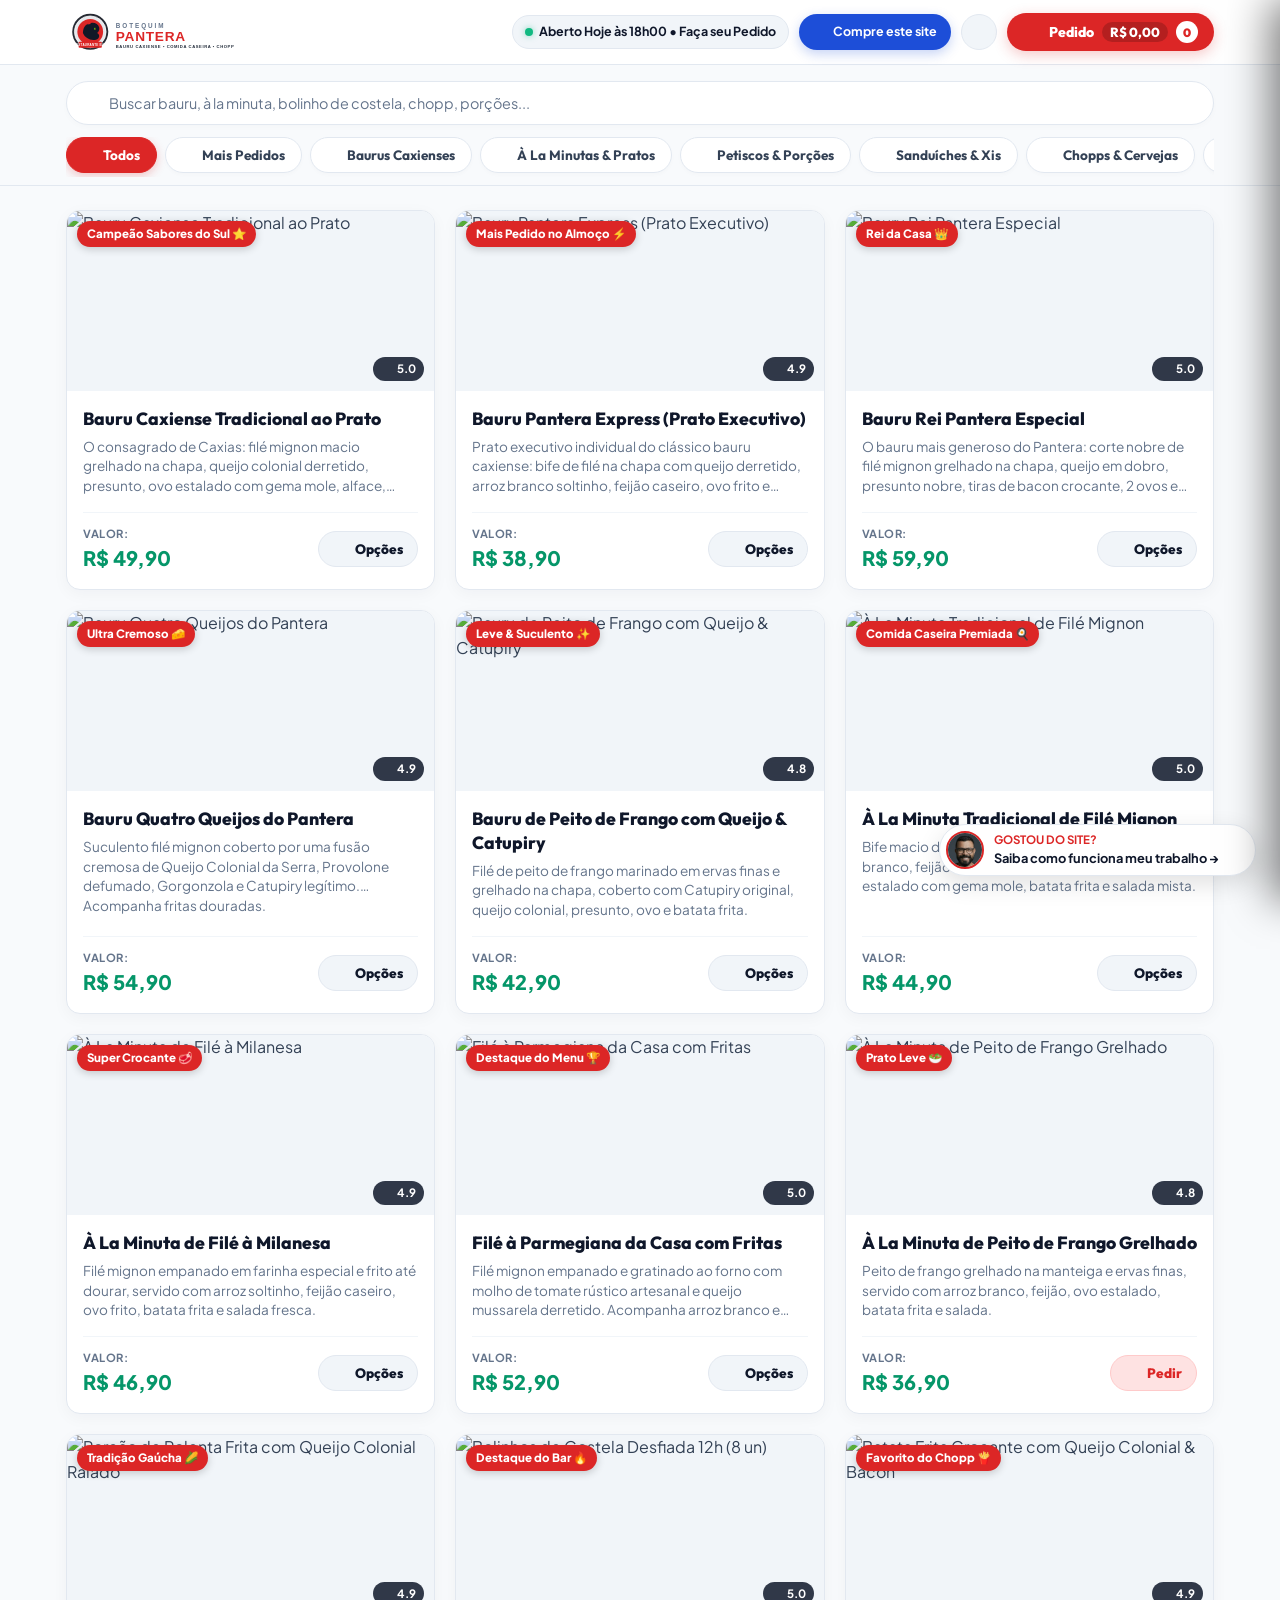
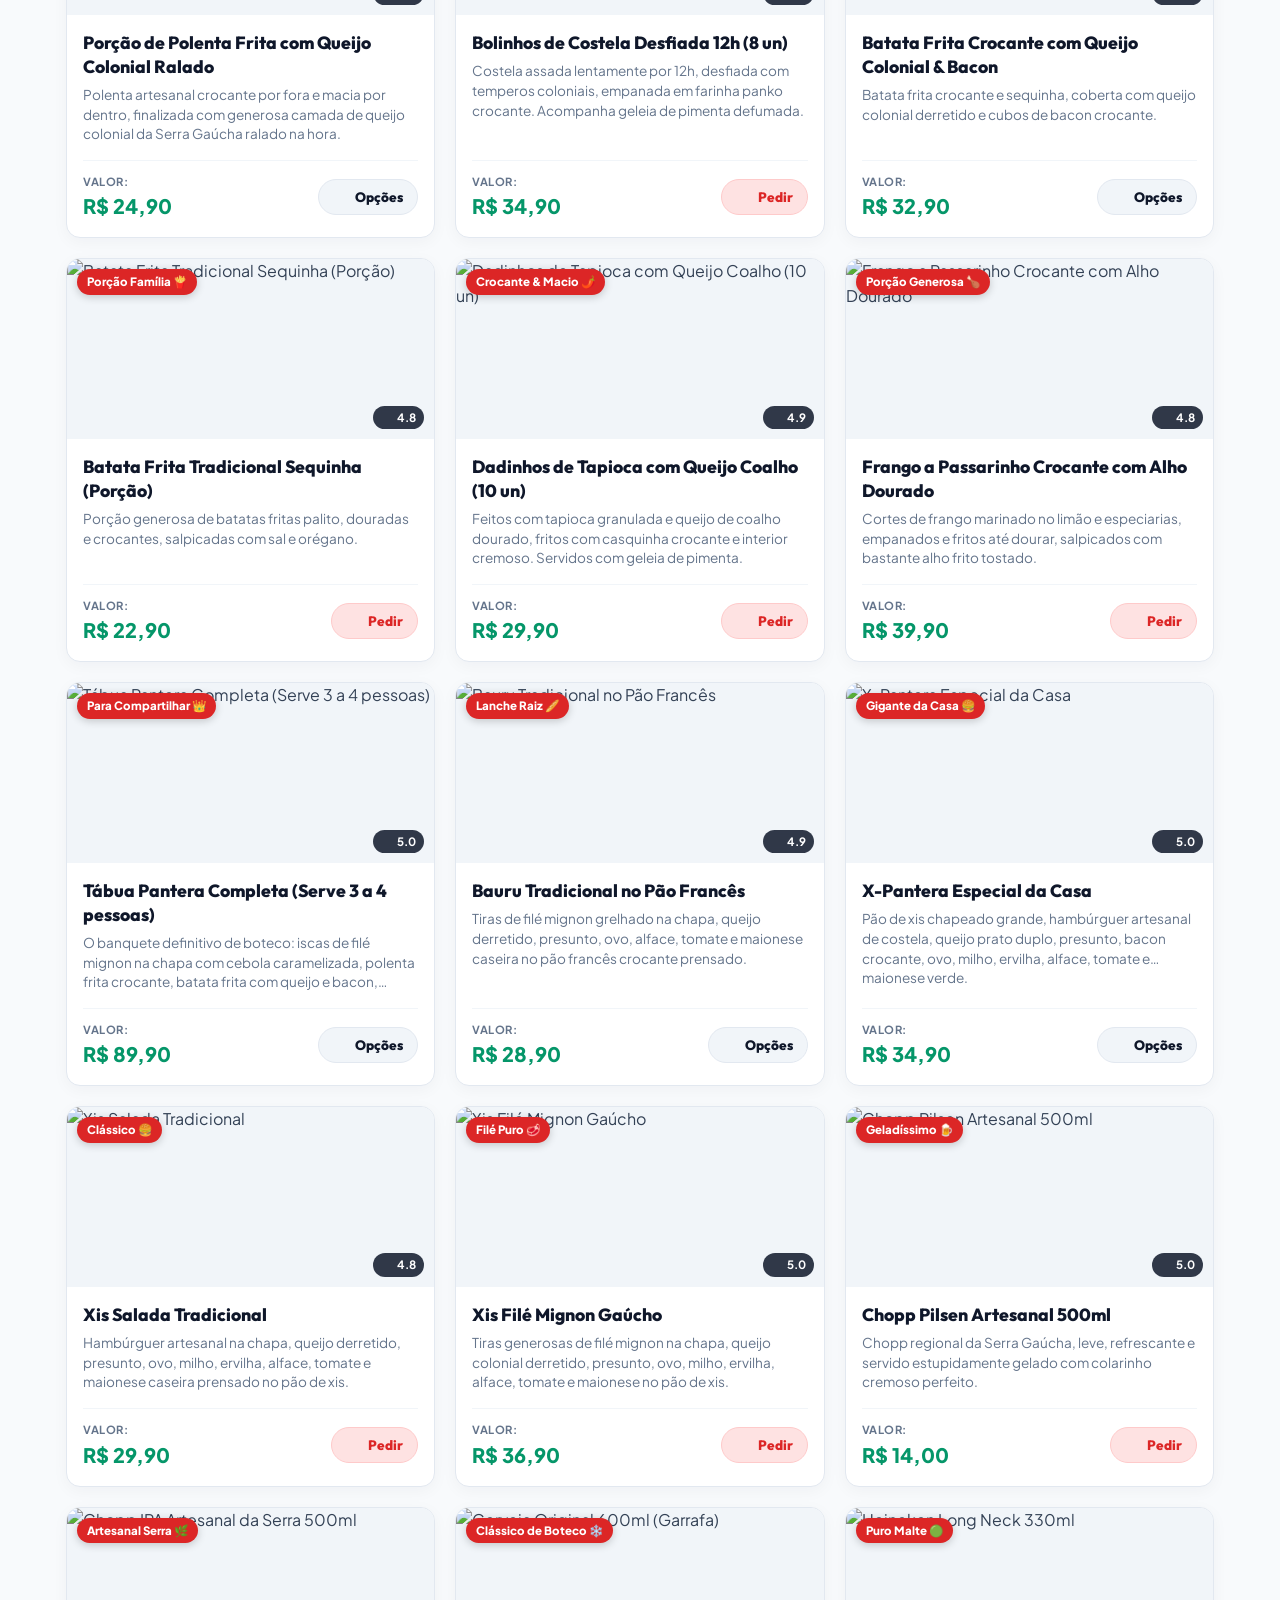
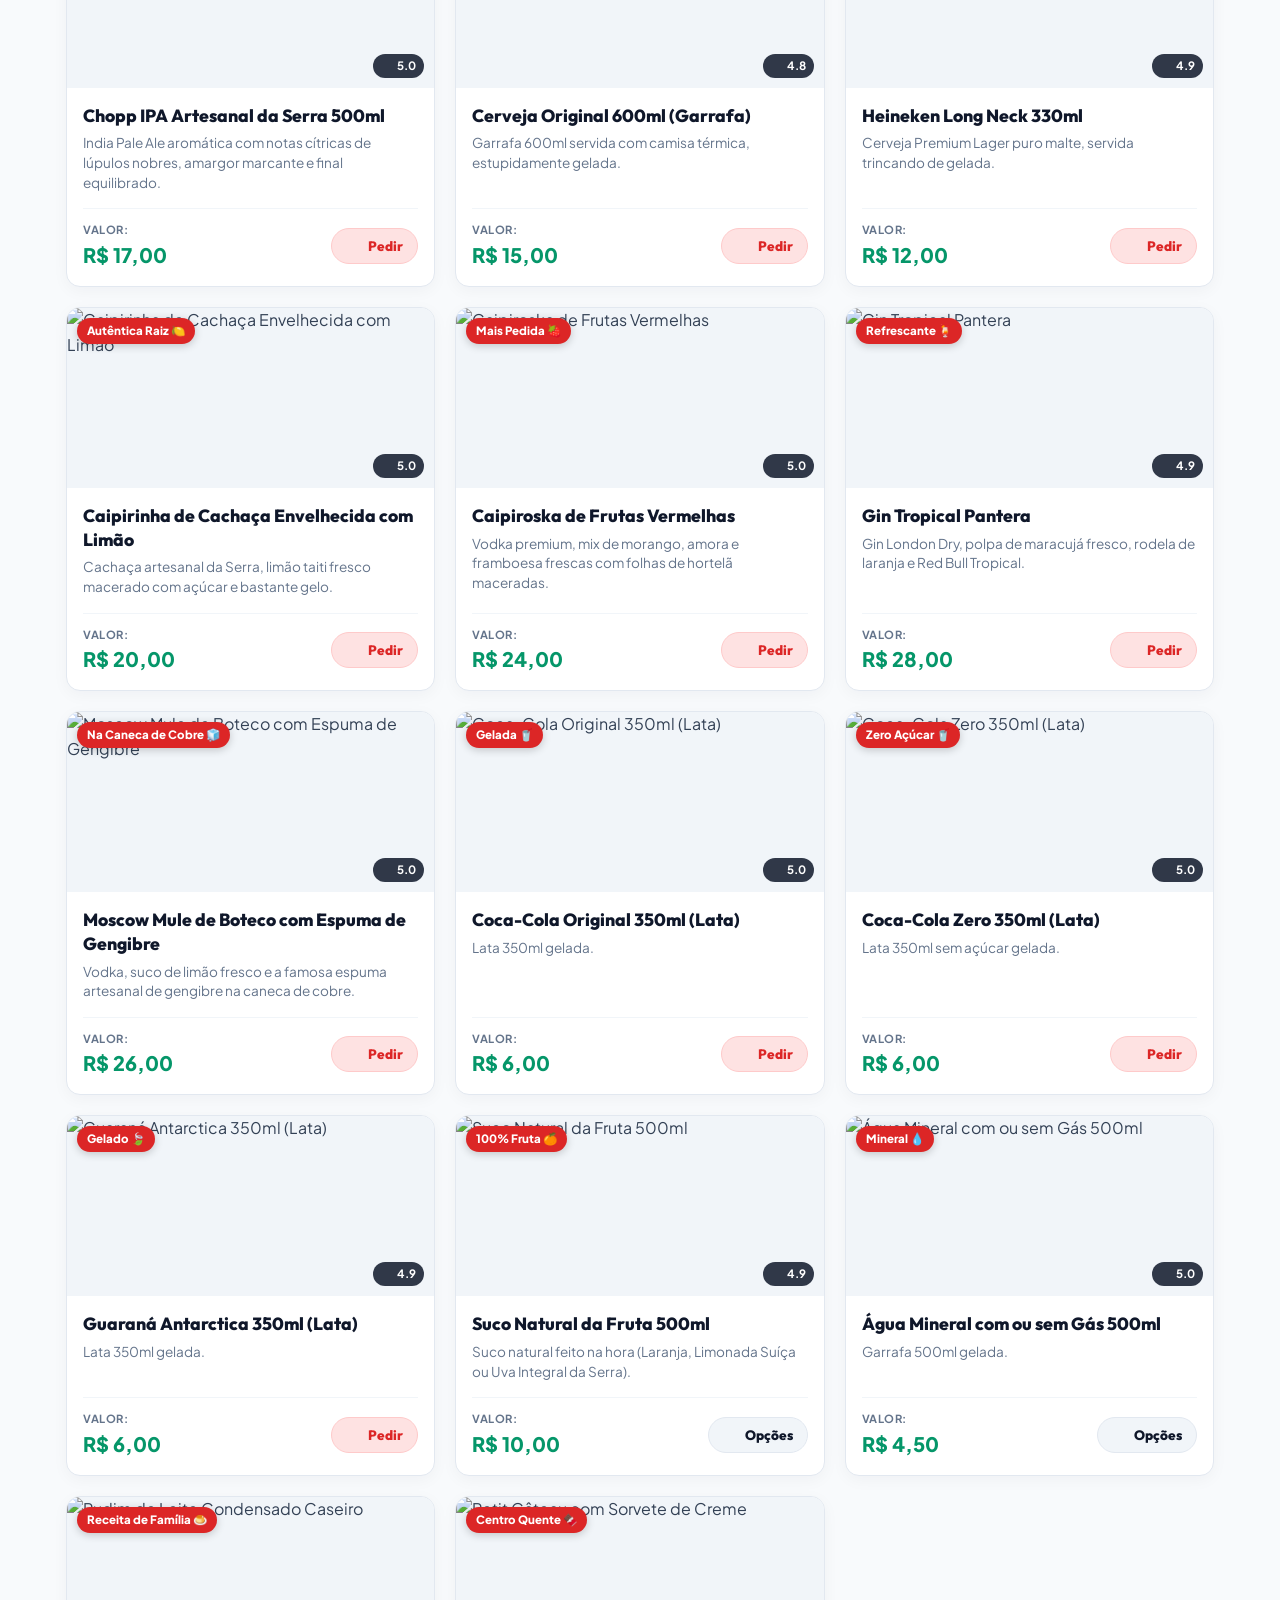
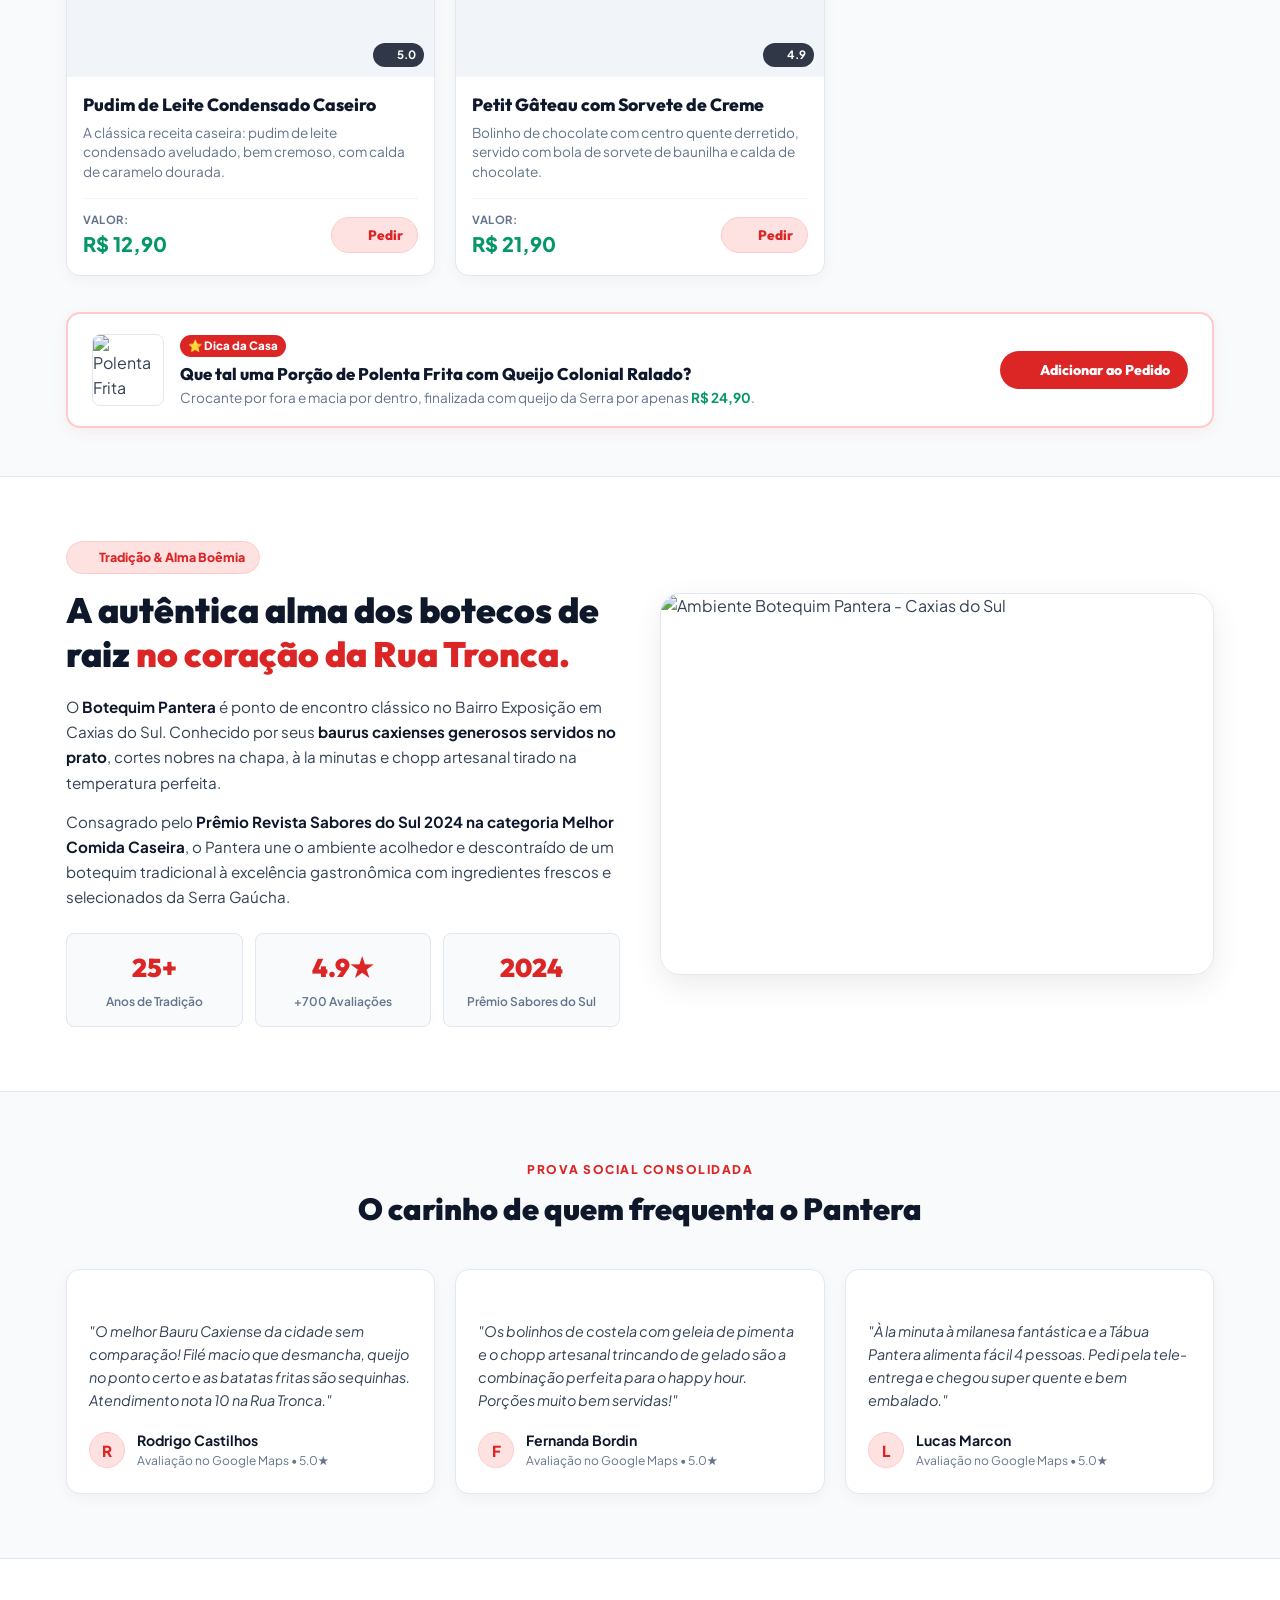
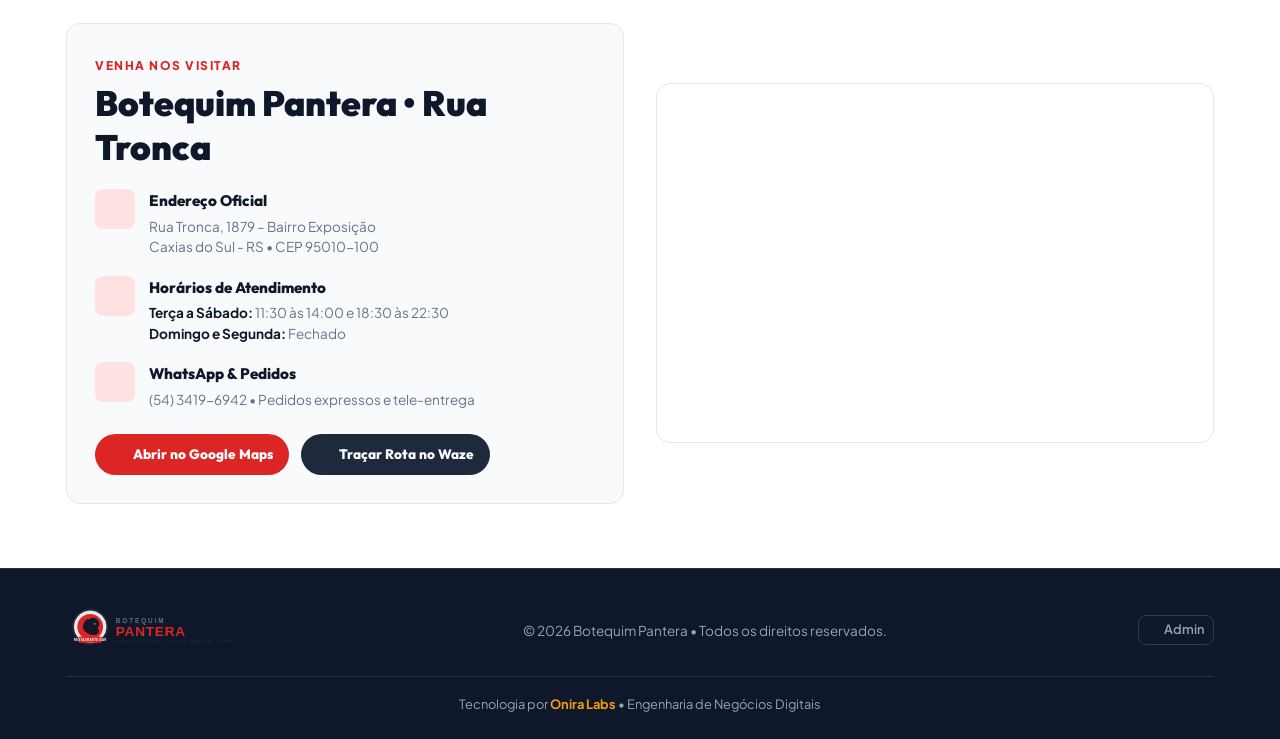
==== index.html @ 25d218e6 "chore(workspace): save all pending clients and updates" ====
<!DOCTYPE html>
<html lang="pt-BR">
<head>
    <meta charset="UTF-8">
    <meta name="viewport" content="width=device-width, initial-scale=1.0, maximum-scale=1.0, user-scalable=no">
    <title>Botequim Pantera | Bauru Caxiense Tradicional, Comida Caseira &amp; Chopp em Caxias do Sul</title>
    <meta name="description" content="🍺 Botequim Pantera — O tradicional Bauru Caxiense ao prato, à la minutas premiadas, porções generosas de boteco e chopp geladíssimo no Bairro Exposição em Caxias do Sul. Peça direto no WhatsApp!">
    <meta name="theme-color" content="#DC2626">

    <!-- Open Graph / Social -->
    <meta property="og:type" content="website">
    <meta property="og:title" content="Botequim Pantera | Bauru Caxiense &amp; Boteco de Raiz">
    <meta property="og:description" content="Cardápio oficial com Baurus ao prato premiados, à la minutas, bolinhos de costela 12h, tábuas de petiscos e chopp artesanal na Rua Tronca, Caxias do Sul.">
    <meta property="og:image" content="assets/logo_botequim_pantera.png">

    <!-- Google Fonts: Outfit + Plus Jakarta Sans -->
    <link rel="preconnect" href="https://fonts.googleapis.com">
    <link rel="preconnect" href="https://fonts.gstatic.com" crossorigin>
    <link href="https://fonts.googleapis.com/css2?family=Outfit:wght@400;500;600;700;800;900&family=Plus+Jakarta+Sans:wght@400;500;600;700;800&display=swap" rel="stylesheet">

    <!-- Lucide Icons -->
    <script src="https://unpkg.com/lucide@latest"></script>

    <!-- Stylesheet -->
    <link rel="stylesheet" href="style.css?v=20260901c">
    <link rel="manifest" href="manifest.json">
</head>
<body>

    <!-- Header Despoluído & Focado -->
    <header class="site-header">
        <div class="container nav-container">
            <a href="index.html" class="brand-wrapper" aria-label="Página Inicial Botequim Pantera">
                <img src="assets/logo_horizontal.svg" alt="Botequim Pantera" class="brand-logo-img" onerror="this.onerror=null;this.src='assets/logo_botequim_pantera.png';">
                <h1 class="sr-only">Botequim Pantera - Caxias do Sul</h1>
            </a>

            <!-- Status do Estabelecimento & Ações -->
            <div class="nav-actions">
                <div class="status-compact" id="header-status">
                    <span class="status-dot"></span>
                    <span id="status-text-header">Aberto Hoje às 18h00 • Faça seu Pedido</span>
                </div>

                <!-- Botão Compre esse site (Azul Royal Elétrico de Alto Contraste - Sólido) -->
                <a href="proposta.html" class="btn-buy-site" title="Compre esse site pronto para o seu negócio">
                    <i data-lucide="zap" style="width:14px;height:14px;color:#FEF08A;fill:#FEF08A;"></i>
                    <span class="btn-buy-text">Compre este site</span>
                </a>

                <!-- Botão Lixeira no Cabeçalho (Outline) -->
                <button type="button" class="btn-header-trash" id="btn-header-trash" onclick="window.clearCart()" title="Limpar Pedido" aria-label="Limpar Pedido">
                    <i data-lucide="trash-2" style="width:16px;height:16px;"></i>
                </button>

                <!-- Botão Carrinho Desktop ("Pedido") / Mobile (Ícone) -->
                <button type="button" class="btn-cart-trigger" id="btn-cart-nav" onclick="window.openCart()" aria-label="Ver Carrinho de Compras">
                    <i data-lucide="shopping-bag" style="width:18px;height:18px;"></i>
                    <span class="cart-btn-label">Pedido</span>
                    <span class="cart-total-header" id="cart-total-nav">R$ 0,00</span>
                    <span class="cart-count-badge" id="cart-count">0</span>
                </button>
            </div>
        </div>
    </header>

    <!-- Barra de Categorias & Busca Rápida -->
    <section class="catalog-nav-section">
        <div class="container">
            <!-- Busca Integrada -->
            <div class="search-box-wrap">
                <i data-lucide="search" class="search-icon"></i>
                <input type="text" id="search-input" class="search-input" placeholder="Buscar bauru, à la minuta, bolinho de costela, chopp, porções..." oninput="window.handleSearch(event)">
                <button type="button" class="btn-clear-search" id="btn-clear-search" onclick="window.clearSearch()" style="display:none;" aria-label="Limpar busca">
                    <i data-lucide="x" style="width:16px;height:16px;"></i>
                </button>
            </div>

            <!-- Navegação Compacta / Chips Otimizados de Categorias -->
            <nav class="category-scroll-container" aria-label="Categorias do Cardápio">
                <div class="category-scroll-pills">
                    <button type="button" class="cat-pill active" data-category="todos" onclick="window.filterCategory('todos')">
                        <i data-lucide="utensils" style="width:14px;height:14px;"></i>
                        <span>Todos</span>
                    </button>
                    <button type="button" class="cat-pill" data-category="promocoes" onclick="window.filterCategory('promocoes')">
                        <i data-lucide="sparkles" style="width:14px;height:14px;"></i>
                        <span>Mais Pedidos</span>
                    </button>
                    <button type="button" class="cat-pill" data-category="baurus" onclick="window.filterCategory('baurus')">
                        <i data-lucide="flame" style="width:14px;height:14px;"></i>
                        <span>Baurus Caxienses</span>
                    </button>
                    <button type="button" class="cat-pill" data-category="pratos" onclick="window.filterCategory('pratos')">
                        <i data-lucide="chef-hat" style="width:14px;height:14px;"></i>
                        <span>À La Minutas &amp; Pratos</span>
                    </button>
                    <button type="button" class="cat-pill" data-category="petiscos" onclick="window.filterCategory('petiscos')">
                        <i data-lucide="layers" style="width:14px;height:14px;"></i>
                        <span>Petiscos &amp; Porções</span>
                    </button>
                    <button type="button" class="cat-pill" data-category="sanduiches" onclick="window.filterCategory('sanduiches')">
                        <i data-lucide="sandwich" style="width:14px;height:14px;"></i>
                        <span>Sanduíches &amp; Xis</span>
                    </button>
                    <button type="button" class="cat-pill" data-category="chopps" onclick="window.filterCategory('chopps')">
                        <i data-lucide="beer" style="width:14px;height:14px;"></i>
                        <span>Chopps &amp; Cervejas</span>
                    </button>
                    <button type="button" class="cat-pill" data-category="drinks" onclick="window.filterCategory('drinks')">
                        <i data-lucide="glass-water" style="width:14px;height:14px;"></i>
                        <span>Drinks &amp; Caipirinhas</span>
                    </button>
                    <button type="button" class="cat-pill" data-category="bebidas" onclick="window.filterCategory('bebidas')">
                        <i data-lucide="cup-soda" style="width:14px;height:14px;"></i>
                        <span>Bebidas</span>
                    </button>
                    <button type="button" class="cat-pill" data-category="sobremesas" onclick="window.filterCategory('sobremesas')">
                        <i data-lucide="cake" style="width:14px;height:14px;"></i>
                        <span>Sobremesas</span>
                    </button>
                </div>
            </nav>
        </div>
    </section>

    <!-- Main Content: Grid de Produtos & Dica da Casa no Final -->
    <main class="catalog-section">
        <div class="container">

            <!-- Grid de Produtos -->
            <div class="catalog-grid" id="catalog-grid">
                <!-- Injetado dinamicamente via app.js -->
            </div>

            <!-- Banner de Upsell / Dica do Boteco (Posicionado no Final do Cardápio) -->
            <div class="upsell-container" id="upsell-container" style="margin-top: 36px;">
                <div class="upsell-card">
                    <div class="upsell-left">
                        <img src="https://images.unsplash.com/photo-1589301760014-d929f3979dbc?auto=format&fit=crop&w=300&q=80" alt="Polenta Frita com Queijo Colonial" class="upsell-img-thumb">
                        <div class="upsell-info">
                            <span class="upsell-tag">⭐ Dica da Casa</span>
                            <h2 class="upsell-title">Que tal uma Porção de Polenta Frita com Queijo Colonial Ralado?</h2>
                            <p class="upsell-sub">Crocante por fora e macia por dentro, finalizada com queijo da Serra por apenas <strong>R$ 24,90</strong>.</p>
                        </div>
                    </div>
                    <button type="button" class="btn-upsell-quick" onclick="window.openProductModal('pantera-010')">
                        <i data-lucide="plus-circle" style="width:16px;height:16px;"></i>
                        <span>Adicionar ao Pedido</span>
                    </button>
                </div>
            </div>

        </div>
    </main>

    <!-- Chef Story & Differentials (Clean Light Section) -->
    <section class="story-section">
        <div class="container">
            <div class="story-grid">
                <div class="story-content">
                    <span class="story-badge">
                        <i data-lucide="award" style="width:12px;height:12px;"></i> Tradição &amp; Alma Boêmia
                    </span>
                    <h2 class="story-title">A autêntica alma dos botecos de raiz <span>no coração da Rua Tronca.</span></h2>
                    <p class="story-p">O <strong>Botequim Pantera</strong> é ponto de encontro clássico no Bairro Exposição em Caxias do Sul. Conhecido por seus <strong>baurus caxienses generosos servidos no prato</strong>, cortes nobres na chapa, à la minutas e chopp artesanal tirado na temperatura perfeita.</p>
                    <p class="story-p">Consagrado pelo <strong>Prêmio Revista Sabores do Sul 2024 na categoria Melhor Comida Caseira</strong>, o Pantera une o ambiente acolhedor e descontraído de um botequim tradicional à excelência gastronômica com ingredientes frescos e selecionados da Serra Gaúcha.</p>
                    
                    <div class="story-stats-row">
                        <div class="stat-box">
                            <span class="stat-num">25+</span>
                            <span class="stat-desc">Anos de Tradição</span>
                        </div>
                        <div class="stat-box">
                            <span class="stat-num">4.9★</span>
                            <span class="stat-desc">+700 Avaliações</span>
                        </div>
                        <div class="stat-box">
                            <span class="stat-num">2024</span>
                            <span class="stat-desc">Prêmio Sabores do Sul</span>
                        </div>
                    </div>
                </div>

                <div class="story-img-wrap">
                    <img src="https://images.unsplash.com/photo-1514933651103-005eec06c04b?auto=format&fit=crop&w=800&q=80" alt="Ambiente Botequim Pantera - Caxias do Sul" class="story-img" onerror="this.onerror=null;this.src='https://images.unsplash.com/photo-1555396273-367ea4eb4db5?auto=format&fit=crop&w=800&q=80';">
                </div>
            </div>
        </div>
    </section>

    <!-- Customer Reviews (Social Proof) -->
    <section class="reviews-section">
        <div class="container">
            <div class="section-header-center">
                <span class="section-tag">Prova Social Consolidada</span>
                <h2 class="section-title">O carinho de quem frequenta o Pantera</h2>
            </div>

            <div class="reviews-grid">
                <div class="review-card">
                    <div class="review-stars">
                        <i data-lucide="star" style="width:16px;height:16px;fill:#F59E0B;stroke:none;"></i>
                        <i data-lucide="star" style="width:16px;height:16px;fill:#F59E0B;stroke:none;"></i>
                        <i data-lucide="star" style="width:16px;height:16px;fill:#F59E0B;stroke:none;"></i>
                        <i data-lucide="star" style="width:16px;height:16px;fill:#F59E0B;stroke:none;"></i>
                        <i data-lucide="star" style="width:16px;height:16px;fill:#F59E0B;stroke:none;"></i>
                    </div>
                    <p class="review-text">"O melhor Bauru Caxiense da cidade sem comparação! Filé macio que desmancha, queijo no ponto certo e as batatas fritas são sequinhas. Atendimento nota 10 na Rua Tronca."</p>
                    <div class="reviewer-meta">
                        <div class="reviewer-avatar-letter">R</div>
                        <div>
                            <div class="reviewer-name">Rodrigo Castilhos</div>
                            <div class="reviewer-source">Avaliação no Google Maps • 5.0★</div>
                        </div>
                    </div>
                </div>

                <div class="review-card">
                    <div class="review-stars">
                        <i data-lucide="star" style="width:16px;height:16px;fill:#F59E0B;stroke:none;"></i>
                        <i data-lucide="star" style="width:16px;height:16px;fill:#F59E0B;stroke:none;"></i>
                        <i data-lucide="star" style="width:16px;height:16px;fill:#F59E0B;stroke:none;"></i>
                        <i data-lucide="star" style="width:16px;height:16px;fill:#F59E0B;stroke:none;"></i>
                        <i data-lucide="star" style="width:16px;height:16px;fill:#F59E0B;stroke:none;"></i>
                    </div>
                    <p class="review-text">"Os bolinhos de costela com geleia de pimenta e o chopp artesanal trincando de gelado são a combinação perfeita para o happy hour. Porções muito bem servidas!"</p>
                    <div class="reviewer-meta">
                        <div class="reviewer-avatar-letter">F</div>
                        <div>
                            <div class="reviewer-name">Fernanda Bordin</div>
                            <div class="reviewer-source">Avaliação no Google Maps • 5.0★</div>
                        </div>
                    </div>
                </div>

                <div class="review-card">
                    <div class="review-stars">
                        <i data-lucide="star" style="width:16px;height:16px;fill:#F59E0B;stroke:none;"></i>
                        <i data-lucide="star" style="width:16px;height:16px;fill:#F59E0B;stroke:none;"></i>
                        <i data-lucide="star" style="width:16px;height:16px;fill:#F59E0B;stroke:none;"></i>
                        <i data-lucide="star" style="width:16px;height:16px;fill:#F59E0B;stroke:none;"></i>
                        <i data-lucide="star" style="width:16px;height:16px;fill:#F59E0B;stroke:none;"></i>
                    </div>
                    <p class="review-text">"À la minuta à milanesa fantástica e a Tábua Pantera alimenta fácil 4 pessoas. Pedi pela tele-entrega e chegou super quente e bem embalado."</p>
                    <div class="reviewer-meta">
                        <div class="reviewer-avatar-letter">L</div>
                        <div>
                            <div class="reviewer-name">Lucas Marcon</div>
                            <div class="reviewer-source">Avaliação no Google Maps • 5.0★</div>
                        </div>
                    </div>
                </div>
            </div>
        </div>
    </section>

    <!-- Location & Hours Section -->
    <section class="location-section">
        <div class="container">
            <div class="location-grid">
                <div class="location-info-card">
                    <span class="section-tag">Venha nos Visitar</span>
                    <h3 class="story-title" style="color:var(--text-dark);margin-bottom:20px;">Botequim Pantera • Rua Tronca</h3>

                    <div class="info-row">
                        <div class="info-icon-box">
                            <i data-lucide="map-pin" style="width:20px;height:20px;"></i>
                        </div>
                        <div class="info-content">
                            <h4>Endereço Oficial</h4>
                            <p>Rua Tronca, 1879 – Bairro Exposição<br>Caxias do Sul - RS • CEP 95010-100</p>
                        </div>
                    </div>

                    <div class="info-row">
                        <div class="info-icon-box">
                            <i data-lucide="clock" style="width:20px;height:20px;"></i>
                        </div>
                        <div class="info-content">
                            <h4>Horários de Atendimento</h4>
                            <p><strong>Terça a Sábado:</strong> 11:30 às 14:00 e 18:30 às 22:30<br>
                               <strong>Domingo e Segunda:</strong> Fechado</p>
                        </div>
                    </div>

                    <div class="info-row">
                        <div class="info-icon-box">
                            <i data-lucide="phone" style="width:20px;height:20px;"></i>
                        </div>
                        <div class="info-content">
                            <h4>WhatsApp &amp; Pedidos</h4>
                            <p>(54) 3419-6942 • Pedidos expressos e tele-entrega</p>
                        </div>
                    </div>

                    <div class="location-buttons">
                        <a href="https://maps.google.com/?q=Botequim+Pantera+Rua+Tronca+1879+Caxias+do+Sul" target="_blank" class="btn-route" rel="noopener noreferrer">
                            <i data-lucide="navigation" style="width:16px;height:16px;"></i> Abrir no Google Maps
                        </a>
                        <a href="https://waze.com/ul?q=Rua+Tronca+1879+Caxias+do+Sul" target="_blank" class="btn-route" style="background:#1E293B;color:#F8FAFC;" rel="noopener noreferrer">
                            <i data-lucide="compass" style="width:16px;height:16px;"></i> Traçar Rota no Waze
                        </a>
                    </div>
                </div>

                <div class="map-embed-wrap">
                    <iframe src="https://www.google.com/maps/embed?pb=!1m18!1m12!1m3!1d3483.921389201479!2d-51.1782101!3d-29.1729107!2m3!1f0!2f0!3f0!3m2!1i1024!2i768!4f13.1!3m3!1m2!1s0x951ea2d0c0000001%3A0x1!2sR.+Tronca%2C+1879+-+Exposi%C3%A7%C3%A3o%2C+Caxias+do+Sul+-+RS!5e0!3m2!1spt-BR!2sbr!4v1710000000000!5m2!1spt-BR!2sbr" loading="lazy" referrerpolicy="no-referrer-when-downgrade" title="Mapa Botequim Pantera"></iframe>
                </div>
            </div>
        </div>
    </section>

    <!-- Footer -->
    <footer class="site-footer">
        <div class="container">
            <div class="footer-content">
                <div class="footer-brand">
                    <img src="assets/logo_horizontal.svg" alt="Botequim Pantera" style="height:44px;" onerror="this.onerror=null;this.src='assets/logo_botequim_pantera.png';">
                </div>
                <div class="footer-copy">
                    &copy; 2026 Botequim Pantera • Todos os direitos reservados.
                </div>
                <div class="footer-admin-wrap">
                    <a href="admin.html" class="footer-admin-link" title="Acesso restrito ao Painel Admin">
                        <i data-lucide="shield-check" style="width:13px;height:13px;"></i> Admin
                    </a>
                </div>
            </div>
            <div class="footer-signature">
                Tecnologia por <strong>Onira Labs</strong> • Engenharia de Negócios Digitais
            </div>
        </div>
    </footer>

    <!-- Product Customization Modal -->
    <div class="product-modal-wrap" id="product-modal" role="dialog" aria-modal="true" aria-labelledby="modal-title">
        <div class="modal-content-card">
            <button type="button" class="btn-close-modal" onclick="window.closeProductModal()" aria-label="Fechar modal">
                <i data-lucide="x" style="width:20px;height:20px;"></i>
            </button>
            <div class="modal-hero-img-box">
                <img id="modal-img" src="" alt="Prato Botequim Pantera">
                <span class="modal-badge-tag" id="modal-badge"></span>
            </div>
            <div class="modal-body-scroll">
                <h3 class="modal-title" id="modal-title">Nome do Prato</h3>
                <p class="modal-desc" id="modal-desc">Descrição dos ingredientes e modo de preparo.</p>

                <!-- Dynamic Options Group -->
                <div id="modal-options-wrap">
                    <!-- Injetado dinamicamente via app.js -->
                </div>

                <!-- Observações do Cliente -->
                <div class="modal-obs-box">
                    <label for="modal-obs" class="modal-obs-label">
                        <i data-lucide="message-square" style="width:14px;height:14px;"></i> Alguma observação especial?
                    </label>
                    <textarea id="modal-obs" class="modal-obs-input" placeholder="Ex: Carne bem passada, molho à parte, sem cebola..."></textarea>
                </div>
            </div>

            <!-- Modal Action Footer -->
            <div class="modal-footer-action">
                <div class="modal-qty-selector">
                    <button type="button" class="btn-qty" onclick="window.modalQtyDec()" aria-label="Diminuir quantidade">-</button>
                    <span class="qty-num" id="modal-qty-num">1</span>
                    <button type="button" class="btn-qty" onclick="window.modalQtyInc()" aria-label="Aumentar quantidade">+</button>
                </div>
                <button type="button" class="btn-add-modal-submit" onclick="window.addToCartModal()">
                    <span class="btn-text">Adicionar ao Pedido</span>
                    <span class="btn-price-val" id="modal-subtotal-price">R$ 0,00</span>
                </button>
            </div>
        </div>
    </div>

    <!-- Cart Drawer (Padrão Onira Master Dark Contrast) -->
    <div class="cart-overlay" id="cart-overlay" onclick="window.closeCart()"></div>
    <aside class="cart-drawer" id="cart-drawer" role="dialog" aria-modal="true" aria-labelledby="cart-drawer-title">
        <!-- Header da Gaveta -->
        <div class="cart-header">
            <button type="button" class="btn-continue-shopping" onclick="window.closeCart()">
                <i data-lucide="arrow-left" style="width:16px;height:16px;"></i>
                <span>Continuar Escolhendo</span>
            </button>
            <div class="cart-header-title-box">
                <h3 class="cart-header-title" id="cart-drawer-title">Seu Pedido</h3>
                <button type="button" class="btn-drawer-trash" onclick="window.clearCart()" title="Limpar pedido">
                    <i data-lucide="trash-2" style="width:16px;height:16px;"></i>
                </button>
            </div>
        </div>

        <!-- Corpo com Rolagem Unificada -->
        <div class="cart-body-scroll">
            <!-- Empty State -->
            <div class="cart-empty-state" id="cart-empty-state">
                <i data-lucide="shopping-bag" style="width:48px;height:48px;color:#DC2626;margin-bottom:12px;"></i>
                <h4>Seu carrinho está vazio</h4>
                <p>Que tal um clássico Bauru Caxiense ou uma porção de bolinhos de costela?</p>
                <button type="button" class="btn-empty-back" onclick="window.closeCart()">Ver Cardápio</button>
            </div>

            <!-- Items List Container -->
            <div class="cart-items-container" id="cart-items-container">
                <!-- Injetado dinamicamente via app.js -->
            </div>

            <!-- Checkout Form Section -->
            <div class="cart-checkout-section" id="cart-checkout-section" style="display:none;">
                <!-- 1. Tipo de Entrega -->
                <div class="checkout-group">
                    <label class="checkout-group-title">
                        <i data-lucide="bike" style="width:16px;height:16px;"></i> Tipo de Atendimento
                    </label>
                    <div class="delivery-type-pills">
                        <button type="button" class="type-pill active" id="btn-type-delivery" onclick="window.selectDeliveryType('delivery')">
                            <i data-lucide="truck" style="width:16px;height:16px;"></i>
                            <span>Tele-Entrega</span>
                        </button>
                        <button type="button" class="type-pill" id="btn-type-retirada" onclick="window.selectDeliveryType('retirada')">
                            <i data-lucide="store" style="width:16px;height:16px;"></i>
                            <span>Retirada no Balcão</span>
                        </button>
                    </div>
                </div>

                <!-- 2. Bairro para Entrega -->
                <div class="checkout-group" id="delivery-zone-group">
                    <label for="delivery-neighborhood-select" class="checkout-group-title">
                        <i data-lucide="map-pin" style="width:16px;height:16px;"></i> Bairro em Caxias do Sul
                    </label>
                    <select id="delivery-neighborhood-select" class="form-select" onchange="window.handleZoneChange(event)">
                        <!-- Injetado via app.js -->
                    </select>
                </div>

                <!-- 3. Dados do Cliente -->
                <div class="checkout-group">
                    <label class="checkout-group-title">
                        <i data-lucide="user" style="width:16px;height:16px;"></i> Identificação na Comanda
                    </label>
                    <input type="text" id="client-name" class="form-input" placeholder="Seu Nome Completo" required>
                    
                    <div id="delivery-address-group" style="margin-top: 10px;">
                        <input type="text" id="client-address" class="form-input" placeholder="Rua, Número, Apto / Bloco, Ponto de Referência">
                    </div>
                </div>

                <!-- 4. Forma de Pagamento -->
                <div class="checkout-group">
                    <label class="checkout-group-title">
                        <i data-lucide="credit-card" style="width:16px;height:16px;"></i> Forma de Pagamento
                    </label>
                    <div class="payment-method-pills">
                        <button type="button" class="pay-pill active" id="btn-pay-pix" onclick="window.selectPayment('pix')">
                            <i data-lucide="qr-code" style="width:16px;height:16px;"></i>
                            <span>Pix</span>
                        </button>
                        <button type="button" class="pay-pill" id="btn-pay-card" onclick="window.selectPayment('cartao')">
                            <i data-lucide="credit-card" style="width:16px;height:16px;"></i>
                            <span>Cartão</span>
                        </button>
                        <button type="button" class="pay-pill" id="btn-pay-cash" onclick="window.selectPayment('dinheiro')">
                            <i data-lucide="banknote" style="width:16px;height:16px;"></i>
                            <span>Dinheiro</span>
                        </button>
                    </div>

                    <div id="cash-change-group" style="display:none; margin-top: 10px;">
                        <input type="text" id="cash-change-value" class="form-input" placeholder="Precisa de troco para quanto? (Ex: R$ 100,00)">
                    </div>
                </div>

                <!-- 5. Resumo Financeiro -->
                <div class="cart-summary-box">
                    <div class="summary-line">
                        <span>Subtotal dos Itens</span>
                        <strong id="cart-summary-subtotal">R$ 0,00</strong>
                    </div>
                    <div class="summary-line">
                        <span>Taxa de Entrega</span>
                        <strong id="cart-summary-fee">R$ 8,00</strong>
                    </div>
                    <div class="summary-line total-line">
                        <span>Total do Pedido</span>
                        <strong class="total-price-emerald" id="cart-summary-total">R$ 0,00</strong>
                    </div>
                </div>

                <!-- 6. Botão Despacho WhatsApp -->
                <button type="button" class="btn-checkout-whatsapp" onclick="window.sendOrderWhatsApp()">
                    <i data-lucide="send" style="width:20px;height:20px;"></i>
                    <span>Enviar Pedido no WhatsApp</span>
                </button>

                <div class="cart-footer-signature">
                    Cardápio &amp; Tecnologia por <strong>Onira Labs</strong>
                </div>
            </div>
        </div>
    </aside>

    <!-- Barra Flutuante Mobile do Pedido -->
    <div class="cart-floating-bar" id="cart-floating-bar" onclick="window.openCart()" style="display:none;">
        <div class="floating-bar-left">
            <span class="floating-badge-count" id="floating-bar-count">1 item</span>
            <span class="floating-bar-label">Ver Pedido</span>
        </div>
        <div class="floating-bar-right">
            <span class="floating-bar-price" id="floating-bar-total">R$ 0,00</span>
            <i data-lucide="chevron-right" style="width:18px;height:18px;"></i>
        </div>
    </div>

    <!-- Floating Proposal Widget (.onira-cta) -->
    <div class="onira-cta">
        <a href="proposta.html" class="onira-cta-link" title="Saiba como funciona meu trabalho">
            <img src="assets/jeff-avatar.webp" alt="Jefferson Motta - Onira Labs" class="onira-cta-avatar" onerror="this.onerror=null;this.src='https://images.unsplash.com/photo-1534528741775-53994a69daeb?auto=format&fit=crop&w=100&q=80';">
            <div class="onira-cta-text-wrap">
                <span class="onira-cta-hook">Gostou do site?</span>
                <span class="onira-cta-call">Saiba como funciona meu trabalho &rarr;</span>
            </div>
        </a>
        <button type="button" class="onira-cta-close" onclick="window.toggleOniraCta()" title="Recolher tag" aria-label="Recolher tag">
            <i data-lucide="x" style="width:14px;height:14px;"></i>
        </button>
        <div class="onira-cta-collapsed-tag" onclick="window.toggleOniraCta()">
            <i data-lucide="briefcase" style="width:14px;height:14px;"></i>
            <span>💼 Compre esse site</span>
        </div>
    </div>

    <!-- Script Application -->
    <script src="app.js?v=20260901c"></script>
    <script>
        if ('serviceWorker' in navigator) {
            navigator.serviceWorker.register('sw.js').catch(err => console.log('SW falhou:', err));
        }
    </script>
</body>
</html>
---- style.css ----
/**
 * Botequim Pantera - Style System & Responsive Architecture
 * Bauru Caxiense Tradicional, Comida Caseira & Chopp Artesanal
 * Onira Labs - Clean Light / Hybrid Theme (Cores Oficiais: Vermelho, Carvão e Branco)
 */

:root {
    /* Brand Palette: Vermelho Boteco, Carvão e Branco Puro */
    --primary: #DC2626;            /* Vermelho Oficial do Logo */
    --primary-hover: #B91C1C;
    --primary-dark: #991B1B;
    --primary-light: #FEE2E2;
    --primary-border: #FECACA;
    
    --secondary: #1F2937;          /* Carvão do Anel do Logo */
    --secondary-hover: #111827;
    --secondary-light: #F1F5F9;

    --accent-amber: #D97706;
    --accent-yellow: #F59E0B;
    
    /* Positive Numbers & Value (Strict Standard: Emerald Green) */
    --emerald: #059669;
    --emerald-light: #10B981;
    --emerald-bg: #ECFDF5;
    --emerald-border: rgba(16, 185, 129, 0.3);

    /* Backgrounds & Neutrals (Light Mode Standard) */
    --bg-page: #F8FAFC;            /* Clean light page background */
    --bg-card: #FFFFFF;            /* White Card */
    --bg-card-hover: #FFFFFF;
    --bg-dark-drawer: #0F172A;     /* Dark Drawer Contrast Master CLAEM style */
    --bg-dark-card: #1E293B;
    
    --text-dark: #0F172A;
    --text-main: #334155;
    --text-muted: #64748B;
    
    --border: #E2E8F0;
    --border-light: #F1F5F9;
    --border-red: rgba(220, 38, 38, 0.25);

    /* Fonts */
    --font-heading: 'Outfit', -apple-system, BlinkMacSystemFont, sans-serif;
    --font-body: 'Plus Jakarta Sans', -apple-system, BlinkMacSystemFont, sans-serif;
    --font-price: 'Plus Jakarta Sans', -apple-system, BlinkMacSystemFont, sans-serif;

    /* Spacing & Radius */
    --radius-sm: 8px;
    --radius-md: 14px;
    --radius-lg: 20px;
    --radius-pill: 9999px;
    --shadow-soft: 0 4px 16px rgba(15, 23, 42, 0.04);
    --shadow-hover: 0 10px 24px rgba(15, 23, 42, 0.08);
}

/* Base Reset */
*, *::before, *::after {
    margin: 0;
    padding: 0;
    box-sizing: border-box;
    -webkit-tap-highlight-color: transparent;
}

html {
    scroll-behavior: smooth;
    font-size: 16px;
    background-color: var(--bg-page);
}

body {
    background-color: var(--bg-page);
    color: var(--text-main);
    font-family: var(--font-body);
    line-height: 1.55;
    -webkit-font-smoothing: antialiased;
    overflow-x: hidden;
}

.container {
    width: 100%;
    max-width: 1180px;
    margin: 0 auto;
    padding: 0 16px;
}

.sr-only {
    position: absolute;
    width: 1px;
    height: 1px;
    padding: 0;
    margin: -1px;
    overflow: hidden;
    clip: rect(0, 0, 0, 0);
    white-space: nowrap;
    border-width: 0;
}

/* ==========================================================================
   Header & Top Bar Despoluído (Light Mode)
   ========================================================================== */
.site-header {
    background: rgba(255, 255, 255, 0.96);
    backdrop-filter: blur(12px);
    -webkit-backdrop-filter: blur(12px);
    border-bottom: 1px solid var(--border);
    position: sticky;
    top: 0;
    z-index: 900;
    padding: 10px 0;
    transition: all 0.25s ease;
}

.nav-container {
    display: flex;
    align-items: center;
    justify-content: space-between;
    gap: 12px;
}

.brand-wrapper {
    display: flex;
    align-items: center;
    text-decoration: none;
    gap: 10px;
}

.brand-logo-img {
    height: 44px;
    max-width: 220px;
    object-fit: contain;
    transition: transform 0.25s ease;
}

.brand-wrapper:hover .brand-logo-img {
    transform: scale(1.02);
}

.nav-actions {
    display: flex;
    align-items: center;
    gap: 10px;
}

/* Status Pill */
.status-compact {
    display: flex;
    align-items: center;
    gap: 6px;
    background: #F1F5F9;
    border: 1px solid var(--border);
    padding: 6px 12px;
    border-radius: var(--radius-pill);
    font-size: 0.78rem;
    font-weight: 700;
    color: var(--text-dark);
}

.status-dot {
    width: 8px;
    height: 8px;
    border-radius: 50%;
    background: #10B981;
    box-shadow: 0 0 6px rgba(16, 185, 129, 0.5);
    animation: statusPulse 2s infinite;
}

@keyframes statusPulse {
    0% { transform: scale(0.95); opacity: 0.8; }
    50% { transform: scale(1.15); opacity: 1; }
    100% { transform: scale(0.95); opacity: 0.8; }
}

/* Botão Compre Este Site (Azul Royal Elétrico de Alto Contraste - Sólido) */
.btn-buy-site {
    display: inline-flex;
    align-items: center;
    gap: 6px;
    background: #1D4ED8;
    color: #FFFFFF;
    text-decoration: none;
    padding: 8px 14px;
    border-radius: var(--radius-pill);
    font-size: 0.78rem;
    font-weight: 700;
    border: none;
    box-shadow: 0 4px 12px rgba(29, 78, 216, 0.25);
    transition: all 0.2s ease;
}

.btn-buy-site:hover {
    background: #2563EB;
    transform: translateY(-1px);
}

/* Botão Lixeira Header */
.btn-header-trash {
    display: flex;
    align-items: center;
    justify-content: center;
    width: 36px;
    height: 36px;
    border-radius: 50%;
    background: #F1F5F9;
    border: 1px solid var(--border);
    color: var(--text-muted);
    cursor: pointer;
    transition: all 0.2s ease;
}

.btn-header-trash:hover {
    color: #EF4444;
    border-color: #FECACA;
    background: #FEE2E2;
}

/* Gatilho de Carrinho (Sólido Vermelho) */
.btn-cart-trigger {
    display: flex;
    align-items: center;
    gap: 8px;
    background: var(--primary);
    color: #FFFFFF;
    border: none;
    padding: 8px 16px;
    border-radius: var(--radius-pill);
    font-family: var(--font-heading);
    font-size: 0.88rem;
    font-weight: 800;
    cursor: pointer;
    box-shadow: 0 4px 14px rgba(220, 38, 38, 0.25);
    transition: all 0.2s ease;
}

.btn-cart-trigger:hover {
    background: var(--primary-hover);
    transform: translateY(-1px);
}

.cart-total-header {
    background: rgba(0, 0, 0, 0.18);
    padding: 2px 8px;
    border-radius: var(--radius-pill);
    font-size: 0.82rem;
    font-weight: 800;
}

.cart-count-badge {
    background: #FFFFFF;
    color: var(--primary);
    min-width: 22px;
    height: 22px;
    padding: 0 6px;
    border-radius: var(--radius-pill);
    font-size: 0.75rem;
    font-weight: 900;
    display: flex;
    align-items: center;
    justify-content: center;
}

/* ==========================================================================
   Catalog Nav Section: Busca & Categorias (Light Mode)
   ========================================================================== */
.catalog-nav-section {
    padding: 16px 0 8px 0;
    position: sticky;
    top: 65px;
    background: rgba(248, 250, 252, 0.95);
    backdrop-filter: blur(12px);
    -webkit-backdrop-filter: blur(12px);
    z-index: 850;
    border-bottom: 1px solid var(--border);
}

.search-box-wrap {
    position: relative;
    display: flex;
    align-items: center;
    margin-bottom: 12px;
}

.search-icon {
    position: absolute;
    left: 14px;
    width: 18px;
    height: 18px;
    color: var(--primary);
    pointer-events: none;
}

.search-input {
    width: 100%;
    padding: 12px 42px 12px 42px;
    background: #FFFFFF;
    border: 1.5px solid var(--border);
    border-radius: var(--radius-pill);
    font-family: var(--font-body);
    font-size: 0.9rem;
    color: var(--text-dark);
    outline: none;
    box-shadow: 0 2px 6px rgba(0, 0, 0, 0.02);
    transition: all 0.2s ease;
}

.search-input:focus {
    border-color: var(--primary);
    box-shadow: 0 0 0 3px rgba(220, 38, 38, 0.12);
}

.search-input::placeholder {
    color: var(--text-muted);
}

.btn-clear-search {
    position: absolute;
    right: 12px;
    background: #F1F5F9;
    border: none;
    color: var(--text-main);
    width: 26px;
    height: 26px;
    border-radius: 50%;
    display: flex;
    align-items: center;
    justify-content: center;
    cursor: pointer;
}

/* Category Scroll Container */
.category-scroll-container {
    overflow-x: auto;
    scrollbar-width: none;
    -ms-overflow-style: none;
    padding-bottom: 4px;
}

.category-scroll-container::-webkit-scrollbar {
    display: none;
}

.category-scroll-pills {
    display: flex;
    align-items: center;
    gap: 8px;
    min-width: max-content;
}

.cat-pill {
    display: inline-flex;
    align-items: center;
    gap: 6px;
    background: #FFFFFF;
    border: 1px solid var(--border);
    color: var(--text-main);
    padding: 8px 16px;
    border-radius: var(--radius-pill);
    font-family: var(--font-heading);
    font-size: 0.85rem;
    font-weight: 700;
    cursor: pointer;
    white-space: nowrap;
    box-shadow: 0 2px 4px rgba(0, 0, 0, 0.02);
    transition: all 0.2s ease;
}

.cat-pill:hover {
    color: var(--primary);
    border-color: var(--primary-border);
    background: #FFF5F5;
}

.cat-pill.active {
    background: var(--primary);
    color: #FFFFFF;
    border-color: var(--primary);
    box-shadow: 0 3px 10px rgba(220, 38, 38, 0.25);
}

/* ==========================================================================
   Catalog Main & Product Grid (Light Mode)
   ========================================================================== */
.catalog-section {
    padding: 24px 0 48px 0;
}

.catalog-grid {
    display: grid;
    grid-template-columns: repeat(auto-fill, minmax(280px, 1fr));
    gap: 20px;
}

.product-card {
    background: var(--bg-card);
    border: 1px solid var(--border);
    border-radius: var(--radius-md);
    overflow: hidden;
    display: flex;
    flex-direction: column;
    box-shadow: var(--shadow-soft);
    transition: transform 0.2s ease, border-color 0.2s ease, box-shadow 0.2s ease;
}

.product-card:hover {
    transform: translateY(-3px);
    border-color: var(--primary-border);
    box-shadow: var(--shadow-hover);
}

.card-img-wrapper {
    position: relative;
    width: 100%;
    height: 180px;
    overflow: hidden;
    cursor: pointer;
    background: #F1F5F9;
}

.product-img {
    width: 100%;
    height: 100%;
    object-fit: cover;
    transition: transform 0.3s ease;
}

.product-card:hover .product-img {
    transform: scale(1.04);
}

.badge-tag {
    position: absolute;
    top: 10px;
    left: 10px;
    background: var(--primary);
    color: #FFFFFF;
    padding: 4px 10px;
    border-radius: var(--radius-pill);
    font-size: 0.72rem;
    font-weight: 800;
    box-shadow: 0 2px 8px rgba(0, 0, 0, 0.2);
}

.rating-pill {
    position: absolute;
    bottom: 10px;
    right: 10px;
    background: rgba(15, 23, 42, 0.85);
    backdrop-filter: blur(4px);
    color: #FFFFFF;
    padding: 3px 8px;
    border-radius: var(--radius-pill);
    font-size: 0.72rem;
    font-weight: 700;
    display: flex;
    align-items: center;
    gap: 4px;
}

.card-info {
    padding: 16px;
    display: flex;
    flex-direction: column;
    flex-grow: 1;
}

.card-header-row {
    cursor: pointer;
    margin-bottom: 6px;
}

.product-title {
    font-family: var(--font-heading);
    font-size: 1.1rem;
    font-weight: 800;
    color: var(--text-dark);
    line-height: 1.35;
}

.product-desc {
    font-size: 0.85rem;
    color: var(--text-muted);
    line-height: 1.45;
    margin-bottom: 16px;
    flex-grow: 1;
    cursor: pointer;
    display: -webkit-box;
    -webkit-line-clamp: 3;
    -webkit-box-orient: vertical;
    overflow: hidden;
}

.card-footer-row {
    display: flex;
    align-items: center;
    justify-content: space-between;
    gap: 8px;
    border-top: 1px solid var(--border-light);
    padding-top: 12px;
}

.price-container {
    display: flex;
    flex-direction: column;
}

.price-prefix {
    font-size: 0.7rem;
    color: var(--text-muted);
    text-transform: uppercase;
    font-weight: 700;
    letter-spacing: 0.5px;
}

.price-num {
    font-family: var(--font-price);
    font-size: 1.25rem;
    font-weight: 800;
    color: var(--emerald);
}

.btn-add-action {
    display: inline-flex;
    align-items: center;
    gap: 6px;
    background: var(--primary-light);
    border: 1px solid var(--primary-border);
    color: var(--primary);
    padding: 8px 14px;
    border-radius: var(--radius-pill);
    font-family: var(--font-heading);
    font-size: 0.85rem;
    font-weight: 800;
    cursor: pointer;
    transition: all 0.2s ease;
}

.btn-add-action:hover {
    background: var(--primary);
    color: #FFFFFF;
    border-color: var(--primary);
}

.btn-options {
    background: #F1F5F9;
    border-color: var(--border);
    color: var(--text-dark);
}

.btn-options:hover {
    background: var(--secondary);
    color: #FFFFFF;
    border-color: var(--secondary);
}

/* Empty State */
.empty-catalog-state {
    grid-column: 1 / -1;
    text-align: center;
    padding: 60px 20px;
    background: #FFFFFF;
    border: 1px dashed var(--border);
    border-radius: var(--radius-md);
}

.empty-catalog-state h3 {
    font-family: var(--font-heading);
    font-size: 1.3rem;
    color: var(--text-dark);
    margin-bottom: 6px;
}

.empty-catalog-state p {
    font-size: 0.9rem;
    color: var(--text-muted);
    margin-bottom: 16px;
}

.btn-reset-filters {
    background: var(--primary);
    color: #FFFFFF;
    border: none;
    padding: 9px 18px;
    border-radius: var(--radius-pill);
    font-weight: 800;
    cursor: pointer;
}

/* ==========================================================================
   Upsell Card: Dica do Boteco (Light Mode)
   ========================================================================== */
.upsell-container {
    width: 100%;
}

.upsell-card {
    background: #FFFFFF;
    border: 2px solid var(--primary-border);
    border-radius: var(--radius-md);
    padding: 18px 24px;
    display: flex;
    align-items: center;
    justify-content: space-between;
    gap: 16px;
    box-shadow: 0 4px 16px rgba(220, 38, 38, 0.06);
}

.upsell-left {
    display: flex;
    align-items: center;
    gap: 16px;
}

.upsell-img-thumb {
    width: 72px;
    height: 72px;
    border-radius: var(--radius-sm);
    object-fit: cover;
    border: 1px solid var(--border);
}

.upsell-tag {
    display: inline-block;
    background: var(--primary);
    color: #FFFFFF;
    padding: 2px 8px;
    border-radius: var(--radius-pill);
    font-size: 0.72rem;
    font-weight: 800;
    margin-bottom: 4px;
}

.upsell-title {
    font-family: var(--font-heading);
    font-size: 1.05rem;
    font-weight: 800;
    color: var(--text-dark);
}

.upsell-sub {
    font-size: 0.85rem;
    color: var(--text-muted);
}

.upsell-sub strong {
    color: var(--emerald);
}

.btn-upsell-quick {
    display: inline-flex;
    align-items: center;
    gap: 6px;
    background: var(--primary);
    color: #FFFFFF;
    border: none;
    padding: 10px 18px;
    border-radius: var(--radius-pill);
    font-family: var(--font-heading);
    font-size: 0.88rem;
    font-weight: 800;
    cursor: pointer;
    white-space: nowrap;
    transition: background 0.2s ease;
}

.btn-upsell-quick:hover {
    background: var(--primary-hover);
}

/* ==========================================================================
   Story & Differentials Section (Light / Executive)
   ========================================================================== */
.story-section {
    padding: 64px 0;
    background: #FFFFFF;
    border-top: 1px solid var(--border);
    border-bottom: 1px solid var(--border);
}

.story-grid {
    display: grid;
    grid-template-columns: 1fr 1fr;
    gap: 40px;
    align-items: center;
}

.story-badge {
    display: inline-flex;
    align-items: center;
    gap: 6px;
    background: var(--primary-light);
    border: 1px solid var(--primary-border);
    color: var(--primary);
    padding: 6px 14px;
    border-radius: var(--radius-pill);
    font-size: 0.78rem;
    font-weight: 800;
    margin-bottom: 14px;
}

.story-title {
    font-family: var(--font-heading);
    font-size: 2.2rem;
    font-weight: 900;
    color: var(--text-dark);
    line-height: 1.25;
    margin-bottom: 18px;
}

.story-title span {
    color: var(--primary);
}

.story-p {
    font-size: 0.95rem;
    color: var(--text-main);
    line-height: 1.65;
    margin-bottom: 14px;
}

.story-p strong {
    color: var(--text-dark);
}

.story-stats-row {
    display: grid;
    grid-template-columns: repeat(3, 1fr);
    gap: 12px;
    margin-top: 24px;
}

.stat-box {
    background: #F8FAFC;
    border: 1px solid var(--border);
    border-radius: var(--radius-sm);
    padding: 14px;
    text-align: center;
}

.stat-num {
    display: block;
    font-family: var(--font-heading);
    font-size: 1.6rem;
    font-weight: 900;
    color: var(--primary);
}

.stat-desc {
    font-size: 0.75rem;
    color: var(--text-muted);
    font-weight: 600;
}

.story-img-wrap {
    position: relative;
    border-radius: var(--radius-lg);
    overflow: hidden;
    border: 1px solid var(--border);
    box-shadow: 0 10px 30px rgba(0, 0, 0, 0.08);
}

.story-img {
    width: 100%;
    height: 380px;
    object-fit: cover;
    display: block;
}

/* ==========================================================================
   Reviews Section (Light Mode)
   ========================================================================== */
.reviews-section {
    padding: 64px 0;
}

.section-header-center {
    text-align: center;
    max-width: 600px;
    margin: 0 auto 36px auto;
}

.section-tag {
    display: inline-block;
    font-size: 0.75rem;
    font-weight: 800;
    text-transform: uppercase;
    letter-spacing: 1.5px;
    color: var(--primary);
    margin-bottom: 6px;
}

.section-title {
    font-family: var(--font-heading);
    font-size: 1.9rem;
    font-weight: 900;
    color: var(--text-dark);
}

.reviews-grid {
    display: grid;
    grid-template-columns: repeat(auto-fit, minmax(300px, 1fr));
    gap: 20px;
}

.review-card {
    background: var(--bg-card);
    border: 1px solid var(--border);
    border-radius: var(--radius-md);
    padding: 22px;
    box-shadow: var(--shadow-soft);
    display: flex;
    flex-direction: column;
    justify-content: space-between;
}

.review-stars {
    display: flex;
    gap: 4px;
    margin-bottom: 12px;
}

.review-text {
    font-size: 0.9rem;
    color: var(--text-main);
    line-height: 1.6;
    margin-bottom: 18px;
    font-style: italic;
}

.reviewer-meta {
    display: flex;
    align-items: center;
    gap: 12px;
}

.reviewer-avatar-letter {
    width: 36px;
    height: 36px;
    border-radius: 50%;
    background: var(--primary-light);
    border: 1px solid var(--primary-border);
    color: var(--primary);
    display: flex;
    align-items: center;
    justify-content: center;
    font-weight: 800;
    font-size: 0.95rem;
}

.reviewer-name {
    font-size: 0.88rem;
    font-weight: 700;
    color: var(--text-dark);
}

.reviewer-source {
    font-size: 0.75rem;
    color: var(--text-muted);
}

/* ==========================================================================
   Location & Hours Section (Light Mode)
   ========================================================================== */
.location-section {
    padding: 64px 0;
    background: #FFFFFF;
    border-top: 1px solid var(--border);
}

.location-grid {
    display: grid;
    grid-template-columns: 1fr 1fr;
    gap: 32px;
    align-items: center;
}

.location-info-card {
    background: #F8FAFC;
    border: 1px solid var(--border);
    border-radius: var(--radius-md);
    padding: 28px;
}

.info-row {
    display: flex;
    align-items: flex-start;
    gap: 14px;
    margin-bottom: 18px;
}

.info-icon-box {
    width: 40px;
    height: 40px;
    border-radius: var(--radius-sm);
    background: var(--primary-light);
    color: var(--primary);
    display: flex;
    align-items: center;
    justify-content: center;
    flex-shrink: 0;
}

.info-content h4 {
    font-family: var(--font-heading);
    font-size: 0.95rem;
    font-weight: 800;
    color: var(--text-dark);
    margin-bottom: 4px;
}

.info-content p {
    font-size: 0.85rem;
    color: var(--text-muted);
    line-height: 1.5;
}

.info-content strong {
    color: var(--text-dark);
}

.location-buttons {
    display: flex;
    gap: 12px;
    margin-top: 24px;
}

.btn-route {
    display: inline-flex;
    align-items: center;
    gap: 6px;
    background: var(--primary);
    color: #FFFFFF;
    text-decoration: none;
    padding: 10px 16px;
    border-radius: var(--radius-pill);
    font-family: var(--font-heading);
    font-size: 0.85rem;
    font-weight: 800;
    transition: background 0.2s ease;
}

.btn-route:hover {
    background: var(--primary-hover);
}

.map-embed-wrap {
    width: 100%;
    height: 360px;
    border-radius: var(--radius-md);
    overflow: hidden;
    border: 1px solid var(--border);
}

.map-embed-wrap iframe {
    width: 100%;
    height: 100%;
    border: none;
}

/* ==========================================================================
   Footer
   ========================================================================== */
.site-footer {
    background: #0F172A;
    color: #FFFFFF;
    border-top: 1px solid rgba(255, 255, 255, 0.1);
    padding: 36px 0 24px 0;
}

.footer-content {
    display: flex;
    align-items: center;
    justify-content: space-between;
    gap: 16px;
    padding-bottom: 20px;
    border-bottom: 1px solid rgba(255, 255, 255, 0.1);
}

.footer-copy {
    font-size: 0.85rem;
    color: #94A3B8;
}

.footer-admin-link {
    display: inline-flex;
    align-items: center;
    gap: 4px;
    color: #94A3B8;
    text-decoration: none;
    font-size: 0.8rem;
    font-weight: 600;
    padding: 4px 8px;
    border-radius: var(--radius-sm);
    border: 1px solid rgba(255, 255, 255, 0.15);
    transition: all 0.2s ease;
}

.footer-admin-link:hover {
    color: #FFFFFF;
    border-color: #FFFFFF;
}

.footer-signature {
    text-align: center;
    font-size: 0.8rem;
    color: #94A3B8;
    margin-top: 18px;
}

.footer-signature strong {
    color: #F59E0B;
}

/* ==========================================================================
   Product Customization Modal (Light Mode)
   ========================================================================== */
.product-modal-wrap {
    position: fixed;
    top: 0;
    left: 0;
    width: 100vw;
    height: 100vh;
    background: rgba(15, 23, 42, 0.65);
    backdrop-filter: blur(6px);
    z-index: 1000;
    display: flex;
    align-items: center;
    justify-content: center;
    padding: 16px;
    opacity: 0;
    visibility: hidden;
    transition: all 0.25s ease;
}

.product-modal-wrap.active {
    opacity: 1;
    visibility: visible;
}

.modal-content-card {
    background: #FFFFFF;
    border: 1px solid var(--border);
    border-radius: var(--radius-lg);
    width: 100%;
    max-width: 520px;
    max-height: 90vh;
    display: flex;
    flex-direction: column;
    position: relative;
    box-shadow: 0 20px 50px rgba(0, 0, 0, 0.2);
    overflow: hidden;
    transform: translateY(20px);
    transition: transform 0.25s ease;
}

.product-modal-wrap.active .modal-content-card {
    transform: translateY(0);
}

.btn-close-modal {
    position: absolute;
    top: 12px;
    right: 12px;
    background: rgba(255, 255, 255, 0.9);
    border: 1px solid var(--border);
    color: var(--text-dark);
    width: 34px;
    height: 34px;
    border-radius: 50%;
    display: flex;
    align-items: center;
    justify-content: center;
    cursor: pointer;
    z-index: 10;
}

.modal-hero-img-box {
    position: relative;
    width: 100%;
    height: 200px;
    background: #F1F5F9;
}

.modal-hero-img-box img {
    width: 100%;
    height: 100%;
    object-fit: cover;
}

.modal-badge-tag {
    position: absolute;
    bottom: 12px;
    left: 12px;
    background: var(--primary);
    color: #FFFFFF;
    padding: 4px 10px;
    border-radius: var(--radius-pill);
    font-size: 0.75rem;
    font-weight: 800;
}

.modal-body-scroll {
    padding: 20px;
    overflow-y: auto;
    flex-grow: 1;
}

.modal-title {
    font-family: var(--font-heading);
    font-size: 1.35rem;
    font-weight: 800;
    color: var(--text-dark);
    margin-bottom: 6px;
}

.modal-desc {
    font-size: 0.88rem;
    color: var(--text-muted);
    line-height: 1.5;
    margin-bottom: 20px;
}

.modal-opt-group {
    background: #F8FAFC;
    border: 1px solid var(--border);
    border-radius: var(--radius-md);
    padding: 14px;
    margin-bottom: 14px;
}

.opt-group-header {
    display: flex;
    align-items: center;
    justify-content: space-between;
    margin-bottom: 10px;
}

.opt-group-header h4 {
    font-family: var(--font-heading);
    font-size: 0.95rem;
    font-weight: 800;
    color: var(--text-dark);
}

.opt-required-tag {
    font-size: 0.7rem;
    background: var(--primary-light);
    color: var(--primary);
    padding: 2px 6px;
    border-radius: var(--radius-pill);
    font-weight: 700;
}

.opt-optional-tag {
    font-size: 0.7rem;
    background: #E2E8F0;
    color: var(--text-muted);
    padding: 2px 6px;
    border-radius: var(--radius-pill);
    font-weight: 600;
}

.opt-list-radios, .opt-list-checks {
    display: flex;
    flex-direction: column;
    gap: 8px;
}

.opt-radio-row, .opt-check-row {
    display: flex;
    align-items: center;
    justify-content: space-between;
    padding: 8px 10px;
    border-radius: var(--radius-sm);
    background: #FFFFFF;
    border: 1px solid var(--border-light);
    cursor: pointer;
    transition: all 0.15s ease;
}

.opt-radio-row:hover, .opt-check-row:hover {
    border-color: var(--primary-border);
}

.opt-radio-left, .opt-check-left {
    display: flex;
    align-items: center;
    gap: 8px;
    font-size: 0.88rem;
    color: var(--text-dark);
}

.opt-price-add {
    font-size: 0.82rem;
    font-weight: 700;
    color: var(--emerald);
}

.opt-price-included {
    font-size: 0.78rem;
    color: var(--text-muted);
}

.modal-obs-box {
    margin-top: 14px;
}

.modal-obs-label {
    display: flex;
    align-items: center;
    gap: 6px;
    font-size: 0.82rem;
    font-weight: 700;
    color: var(--text-muted);
    margin-bottom: 6px;
}

.modal-obs-input {
    width: 100%;
    min-height: 70px;
    padding: 10px 12px;
    background: #F8FAFC;
    border: 1px solid var(--border);
    border-radius: var(--radius-sm);
    color: var(--text-dark);
    font-family: var(--font-body);
    font-size: 0.85rem;
    resize: none;
    outline: none;
}

.modal-obs-input:focus {
    border-color: var(--primary);
}

.modal-footer-action {
    display: flex;
    align-items: center;
    gap: 12px;
    padding: 16px 20px;
    background: #F8FAFC;
    border-top: 1px solid var(--border);
}

.modal-qty-selector {
    display: flex;
    align-items: center;
    background: #FFFFFF;
    border: 1px solid var(--border);
    border-radius: var(--radius-pill);
    padding: 4px;
}

.btn-qty {
    width: 32px;
    height: 32px;
    border-radius: 50%;
    background: transparent;
    border: none;
    color: var(--text-dark);
    font-size: 1.1rem;
    font-weight: 800;
    cursor: pointer;
    display: flex;
    align-items: center;
    justify-content: center;
}

.qty-num {
    padding: 0 10px;
    font-family: var(--font-heading);
    font-size: 1rem;
    font-weight: 800;
    color: var(--text-dark);
}

.btn-add-modal-submit {
    flex-grow: 1;
    display: flex;
    align-items: center;
    justify-content: space-between;
    background: var(--primary);
    color: #FFFFFF;
    border: none;
    padding: 12px 18px;
    border-radius: var(--radius-pill);
    font-family: var(--font-heading);
    font-size: 0.95rem;
    font-weight: 900;
    cursor: pointer;
    box-shadow: 0 4px 14px rgba(220, 38, 38, 0.25);
    transition: background 0.2s ease;
}

.btn-add-modal-submit:hover {
    background: var(--primary-hover);
}

/* ==========================================================================
   Cart Drawer (Onira Master Dark Style)
   ========================================================================== */
.cart-overlay {
    position: fixed;
    top: 0;
    left: 0;
    width: 100vw;
    height: 100vh;
    background: rgba(0, 0, 0, 0.7);
    backdrop-filter: blur(4px);
    z-index: 950;
    opacity: 0;
    visibility: hidden;
    transition: all 0.3s ease;
}

.cart-overlay.active {
    opacity: 1;
    visibility: visible;
}

.cart-drawer {
    position: fixed;
    top: 0;
    right: 0;
    width: 100%;
    max-width: 440px;
    height: 100vh;
    background: var(--bg-dark-drawer);
    border-left: 1px solid rgba(255, 255, 255, 0.1);
    z-index: 990;
    display: flex;
    flex-direction: column;
    box-shadow: -10px 0 40px rgba(0, 0, 0, 0.5);
    transform: translateX(100%);
    transition: transform 0.35s cubic-bezier(0.16, 1, 0.3, 1);
}

.cart-drawer.active {
    transform: translateX(0);
}

.cart-header {
    background: #0B0B0C;
    border-bottom: 1px solid rgba(255, 255, 255, 0.1);
    padding: 14px 16px;
    display: flex;
    flex-direction: column;
    gap: 10px;
}

.btn-continue-shopping {
    display: inline-flex;
    align-items: center;
    gap: 6px;
    background: rgba(245, 158, 11, 0.15);
    border: 1px solid #F59E0B;
    color: #F59E0B;
    padding: 7px 12px;
    border-radius: var(--radius-pill);
    font-size: 0.78rem;
    font-weight: 800;
    cursor: pointer;
    width: fit-content;
}

.cart-header-title-box {
    display: flex;
    align-items: center;
    justify-content: space-between;
}

.cart-header-title {
    font-family: var(--font-heading);
    font-size: 1.25rem;
    font-weight: 900;
    color: #FFFFFF;
}

.btn-drawer-trash {
    width: 32px;
    height: 32px;
    border-radius: 50%;
    background: rgba(255, 255, 255, 0.06);
    border: 1px solid rgba(255, 255, 255, 0.15);
    color: #94A3B8;
    display: flex;
    align-items: center;
    justify-content: center;
    cursor: pointer;
}

.btn-drawer-trash:hover {
    color: #EF4444;
    border-color: #EF4444;
}

.cart-body-scroll {
    flex-grow: 1;
    overflow-y: auto;
    padding: 16px;
}

.cart-empty-state {
    text-align: center;
    padding: 60px 16px;
}

.cart-empty-state h4 {
    font-family: var(--font-heading);
    font-size: 1.2rem;
    color: #FFFFFF;
    margin-bottom: 6px;
}

.cart-empty-state p {
    font-size: 0.85rem;
    color: #94A3B8;
    margin-bottom: 20px;
}

.btn-empty-back {
    background: var(--primary);
    color: #FFFFFF;
    border: none;
    padding: 10px 20px;
    border-radius: var(--radius-pill);
    font-weight: 800;
    cursor: pointer;
}

/* Cart Items */
.cart-items-container {
    display: flex;
    flex-direction: column;
    gap: 12px;
    margin-bottom: 20px;
}

.cart-item-card {
    background: var(--bg-dark-card);
    border: 1px solid rgba(255, 255, 255, 0.08);
    border-radius: var(--radius-sm);
    padding: 12px;
    display: flex;
    gap: 12px;
}

.cart-item-thumb {
    width: 64px;
    height: 64px;
    border-radius: var(--radius-sm);
    object-fit: cover;
    flex-shrink: 0;
}

.cart-item-details {
    flex-grow: 1;
    display: flex;
    flex-direction: column;
}

.cart-item-header {
    display: flex;
    align-items: flex-start;
    justify-content: space-between;
    gap: 6px;
    margin-bottom: 4px;
}

.cart-item-name {
    font-family: var(--font-heading);
    font-size: 0.92rem;
    font-weight: 800;
    color: #FFFFFF;
}

.btn-remove-item {
    background: transparent;
    border: none;
    color: #94A3B8;
    cursor: pointer;
}

.btn-remove-item:hover {
    color: #EF4444;
}

.cart-item-spec {
    font-size: 0.78rem;
    color: #CBD5E1;
    margin-bottom: 2px;
}

.cart-item-addons-list {
    font-size: 0.75rem;
    color: #FBBF24;
    display: flex;
    flex-direction: column;
    gap: 2px;
    margin: 4px 0;
}

.cart-item-obs {
    font-size: 0.75rem;
    color: #94A3B8;
    margin-top: 2px;
}

.cart-item-price-qty-row {
    display: flex;
    align-items: center;
    justify-content: space-between;
    margin-top: 8px;
    padding-top: 6px;
    border-top: 1px solid rgba(255, 255, 255, 0.06);
}

.cart-qty-ctrl {
    display: flex;
    align-items: center;
    background: rgba(0, 0, 0, 0.3);
    border: 1px solid rgba(255, 255, 255, 0.1);
    border-radius: var(--radius-pill);
}

.btn-qty-mini {
    width: 24px;
    height: 24px;
    background: transparent;
    border: none;
    color: #FFFFFF;
    font-weight: 800;
    cursor: pointer;
}

.qty-val {
    font-size: 0.85rem;
    font-weight: 800;
    color: #FFFFFF;
    padding: 0 6px;
}

.cart-item-total-price {
    font-family: var(--font-price);
    font-size: 0.95rem;
    font-weight: 800;
    color: var(--emerald-light);
}

/* Checkout Form */
.cart-checkout-section {
    border-top: 1px solid rgba(255, 255, 255, 0.1);
    padding-top: 16px;
}

.checkout-group {
    margin-bottom: 16px;
}

.checkout-group-title {
    display: flex;
    align-items: center;
    gap: 6px;
    font-size: 0.82rem;
    font-weight: 800;
    color: #E2E8F0;
    margin-bottom: 8px;
    text-transform: uppercase;
    letter-spacing: 0.5px;
}

.delivery-type-pills, .payment-method-pills {
    display: grid;
    grid-template-columns: repeat(auto-fit, minmax(100px, 1fr));
    gap: 8px;
}

.type-pill, .pay-pill {
    display: flex;
    align-items: center;
    justify-content: center;
    gap: 6px;
    background: rgba(255, 255, 255, 0.05);
    border: 1px solid rgba(255, 255, 255, 0.1);
    color: #94A3B8;
    padding: 9px 8px;
    border-radius: var(--radius-sm);
    font-size: 0.8rem;
    font-weight: 700;
    cursor: pointer;
    transition: all 0.2s ease;
}

.type-pill.active, .pay-pill.active {
    background: var(--primary);
    border-color: var(--primary);
    color: #FFFFFF;
}

.form-select, .form-input {
    width: 100%;
    padding: 10px 12px;
    background: rgba(255, 255, 255, 0.06);
    border: 1px solid rgba(255, 255, 255, 0.12);
    border-radius: var(--radius-sm);
    color: #FFFFFF;
    font-family: var(--font-body);
    font-size: 0.85rem;
    outline: none;
}

.form-select:focus, .form-input:focus {
    border-color: var(--primary);
}

.form-select option {
    background: #1E293B;
    color: #FFFFFF;
}

/* Financial Summary */
.cart-summary-box {
    background: rgba(255, 255, 255, 0.04);
    border: 1px solid rgba(255, 255, 255, 0.08);
    border-radius: var(--radius-sm);
    padding: 14px;
    margin-bottom: 16px;
}

.summary-line {
    display: flex;
    align-items: center;
    justify-content: space-between;
    font-size: 0.85rem;
    color: #94A3B8;
    margin-bottom: 6px;
}

.summary-line strong {
    color: #FFFFFF;
}

.summary-line.total-line {
    margin-top: 10px;
    padding-top: 8px;
    border-top: 1px solid rgba(255, 255, 255, 0.1);
    font-size: 1.05rem;
    color: #FFFFFF;
}

.total-price-emerald {
    font-family: var(--font-price);
    font-size: 1.35rem;
    color: var(--emerald-light) !important;
}

.btn-checkout-whatsapp {
    width: 100%;
    display: flex;
    align-items: center;
    justify-content: center;
    gap: 8px;
    background: #25D366;
    color: #0A0C10;
    border: none;
    padding: 14px;
    border-radius: var(--radius-pill);
    font-family: var(--font-heading);
    font-size: 1rem;
    font-weight: 900;
    cursor: pointer;
    box-shadow: 0 4px 16px rgba(37, 211, 102, 0.35);
    transition: background 0.2s ease;
}

.btn-checkout-whatsapp:hover {
    background: #22C55E;
}

.cart-footer-signature {
    text-align: center;
    font-size: 0.75rem;
    color: #94A3B8;
    margin-top: 14px;
}

.cart-footer-signature strong {
    color: #F59E0B;
}

/* ==========================================================================
   Mobile Floating Bar
   ========================================================================== */
.cart-floating-bar {
    position: fixed;
    bottom: 16px;
    left: 16px;
    right: 16px;
    background: var(--primary);
    color: #FFFFFF;
    border-radius: var(--radius-pill);
    padding: 12px 18px;
    display: flex;
    align-items: center;
    justify-content: space-between;
    z-index: 800;
    box-shadow: 0 8px 24px rgba(220, 38, 38, 0.35);
    cursor: pointer;
}

.floating-bar-left {
    display: flex;
    align-items: center;
    gap: 8px;
}

.floating-badge-count {
    background: #FFFFFF;
    color: var(--primary);
    padding: 2px 8px;
    border-radius: var(--radius-pill);
    font-size: 0.78rem;
    font-weight: 900;
}

.floating-bar-label {
    font-family: var(--font-heading);
    font-size: 0.92rem;
    font-weight: 800;
}

.floating-bar-right {
    display: flex;
    align-items: center;
    gap: 4px;
}

.floating-bar-price {
    font-family: var(--font-price);
    font-size: 1.05rem;
    font-weight: 900;
}

/* ==========================================================================
   Floating Proposal Widget (.onira-cta)
   ========================================================================== */
.onira-cta {
    position: fixed;
    bottom: 24px;
    right: 24px;
    z-index: 890;
    display: flex;
    align-items: center;
    background: #FFFFFF;
    border: 1px solid var(--border);
    border-radius: var(--radius-pill);
    padding: 6px 14px 6px 6px;
    box-shadow: 0 8px 24px rgba(0, 0, 0, 0.12);
    transition: all 0.3s ease;
}

.onira-cta.scrolling {
    opacity: 0.35;
}

.onira-cta:hover {
    opacity: 1 !important;
    transform: translateY(-2px);
    box-shadow: 0 12px 30px rgba(0, 0, 0, 0.16);
}

.onira-cta-link {
    display: flex;
    align-items: center;
    gap: 10px;
    text-decoration: none;
}

.onira-cta-avatar {
    width: 38px;
    height: 38px;
    border-radius: 50%;
    object-fit: cover;
    border: 2px solid var(--primary);
}

.onira-cta-text-wrap {
    display: flex;
    flex-direction: column;
}

.onira-cta-hook {
    font-size: 0.72rem;
    font-weight: 700;
    color: var(--primary);
    text-transform: uppercase;
}

.onira-cta-call {
    font-size: 0.8rem;
    font-weight: 700;
    color: var(--text-dark);
}

.onira-cta-close {
    background: transparent;
    border: none;
    color: var(--text-muted);
    margin-left: 8px;
    cursor: pointer;
    display: flex;
    align-items: center;
    justify-content: center;
}

.onira-cta-close:hover {
    color: var(--text-dark);
}

.onira-cta-collapsed-tag {
    display: none;
    align-items: center;
    gap: 6px;
    font-size: 0.8rem;
    font-weight: 800;
    color: var(--primary);
    cursor: pointer;
    padding: 6px 12px;
}

.onira-cta.collapsed {
    padding: 4px;
}

.onira-cta.collapsed .onira-cta-link,
.onira-cta.collapsed .onira-cta-close {
    display: none;
}

.onira-cta.collapsed .onira-cta-collapsed-tag {
    display: flex;
}

/* ==========================================================================
   Toast Notification
   ========================================================================== */
.toast-notification {
    position: fixed;
    top: 20px;
    left: 50%;
    transform: translateX(-50%) translateY(-100px);
    background: #0F172A;
    border: 1px solid var(--emerald-light);
    color: #FFFFFF;
    padding: 10px 20px;
    border-radius: var(--radius-pill);
    font-size: 0.88rem;
    font-weight: 700;
    box-shadow: 0 10px 30px rgba(0, 0, 0, 0.25);
    z-index: 1200;
    opacity: 0;
    transition: all 0.3s cubic-bezier(0.16, 1, 0.3, 1);
    max-width: calc(100vw - 32px);
    text-align: center;
    white-space: normal;
    word-break: break-word;
}

.toast-notification.visible {
    transform: translateX(-50%) translateY(0);
    opacity: 1;
}

/* ==========================================================================
   Responsive Breakpoints
   ========================================================================== */
@media (min-width: 1024px) {
    .cart-floating-bar {
        display: none !important;
    }
}

@media (max-width: 768px) {
    .status-compact {
        display: none;
    }

    .brand-logo-img {
        height: 38px;
    }

    .btn-buy-site .btn-buy-text {
        display: none;
    }

    .btn-buy-site {
        padding: 7px 9px;
    }

    .btn-cart-trigger .cart-btn-label {
        display: none;
    }

    .story-grid, .location-grid {
        grid-template-columns: 1fr;
        gap: 28px;
    }

    .story-title {
        font-size: 1.75rem;
    }

    .upsell-card {
        flex-direction: column;
        align-items: stretch;
    }

    .btn-upsell-quick {
        justify-content: center;
    }

    .footer-content {
        flex-direction: column;
        text-align: center;
    }

    .onira-cta {
        bottom: 80px;
        right: 16px;
    }
}
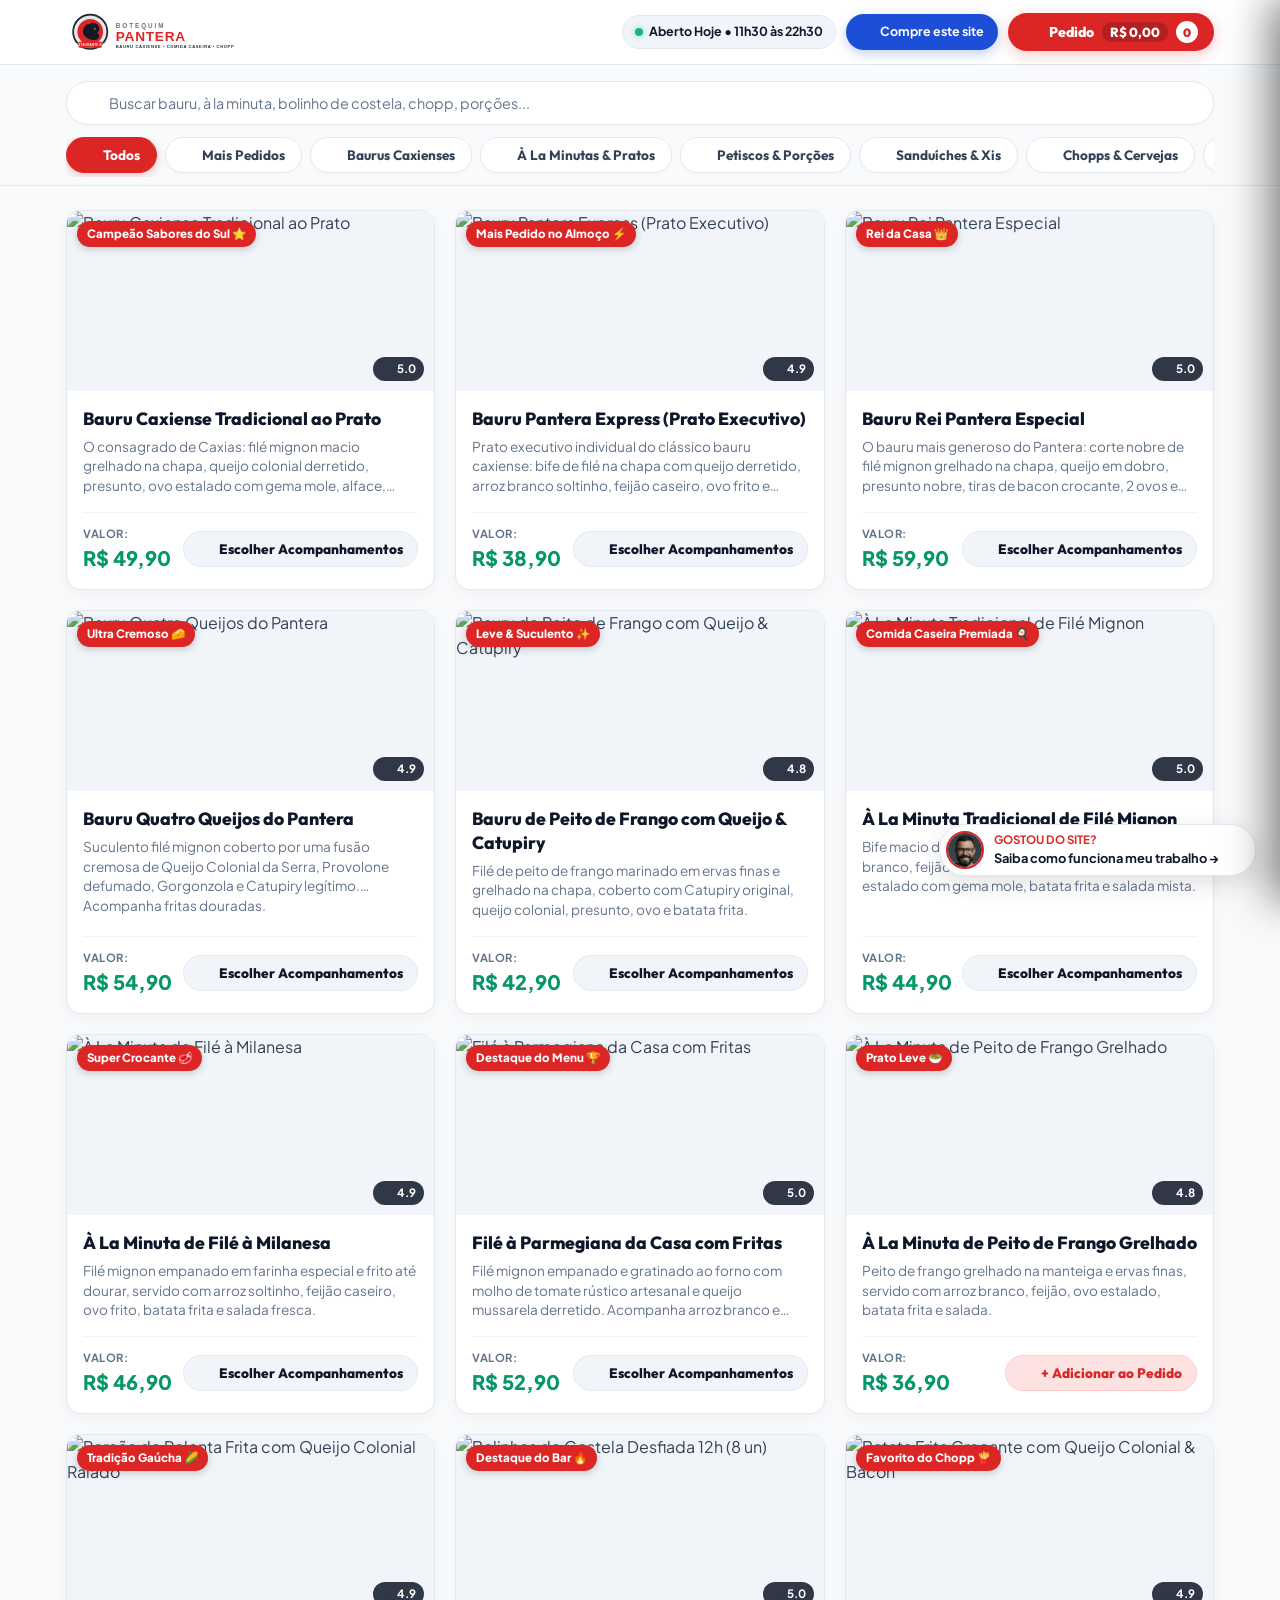
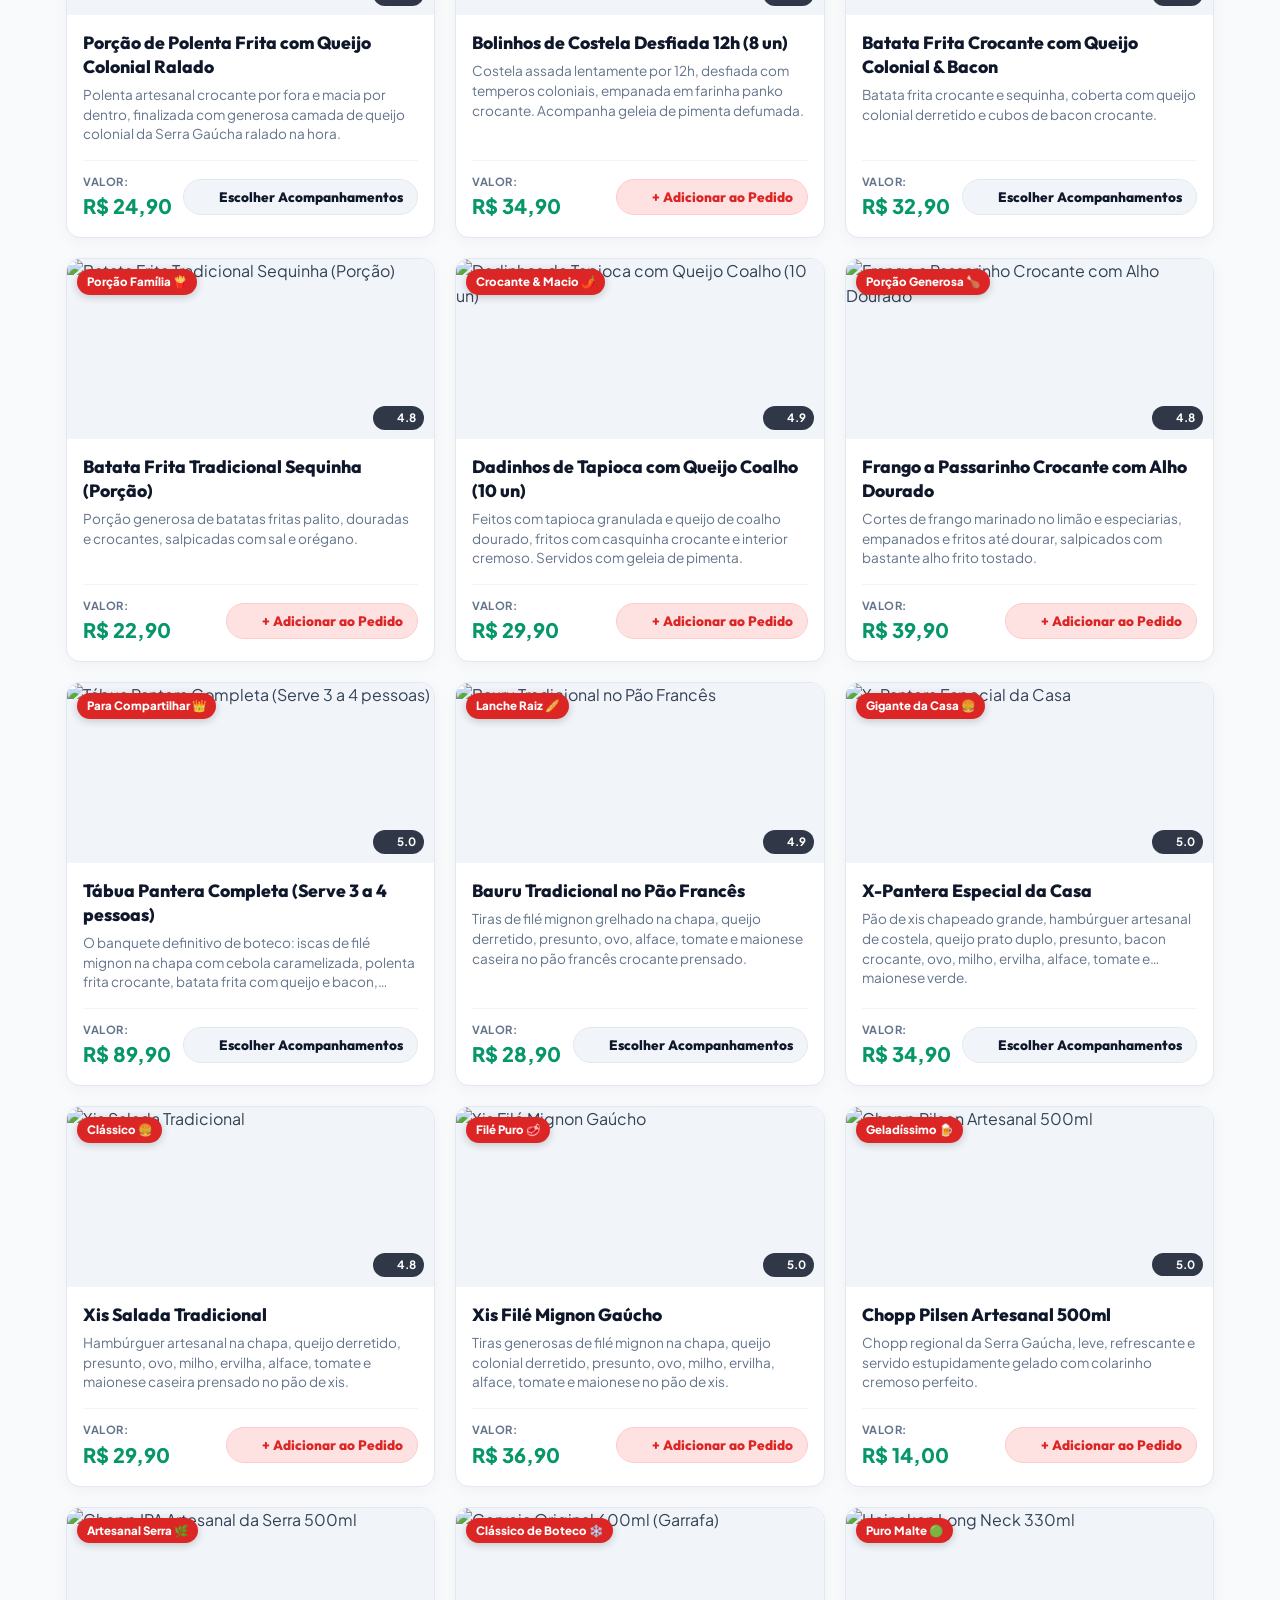
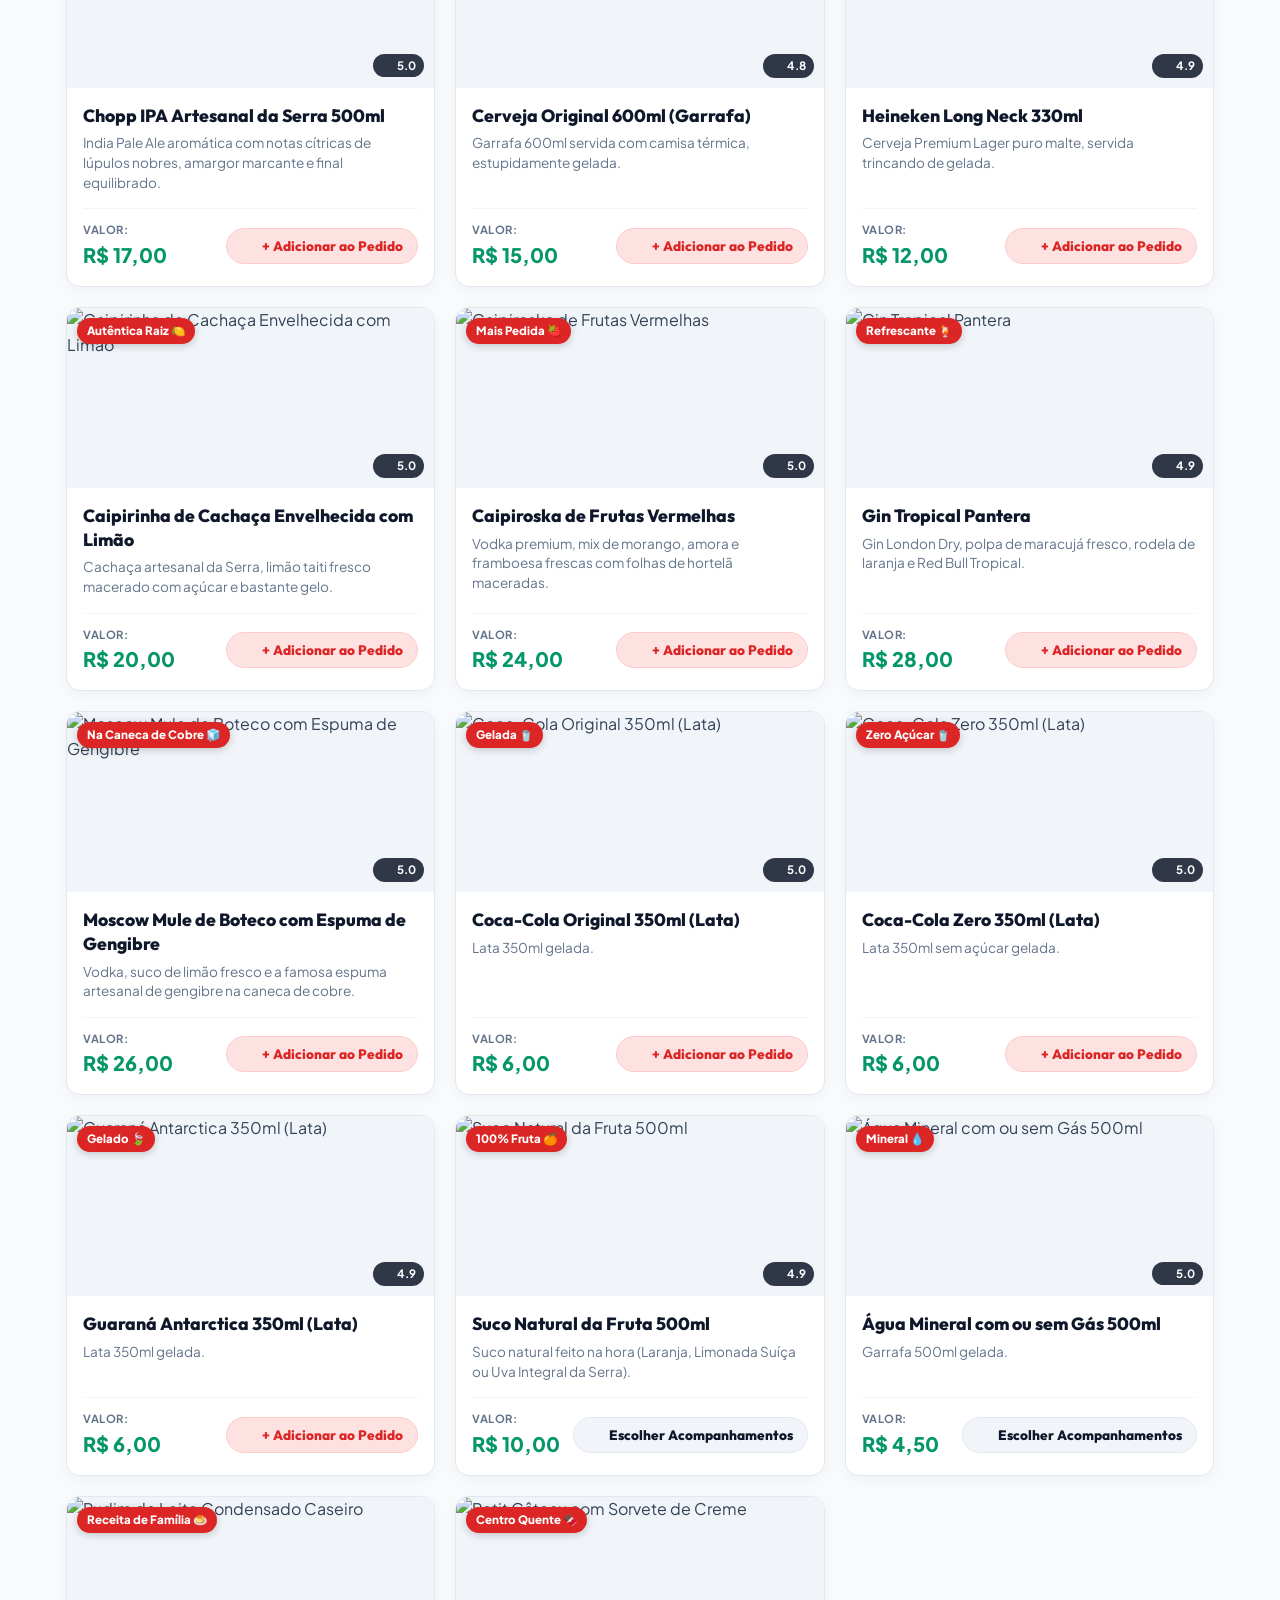
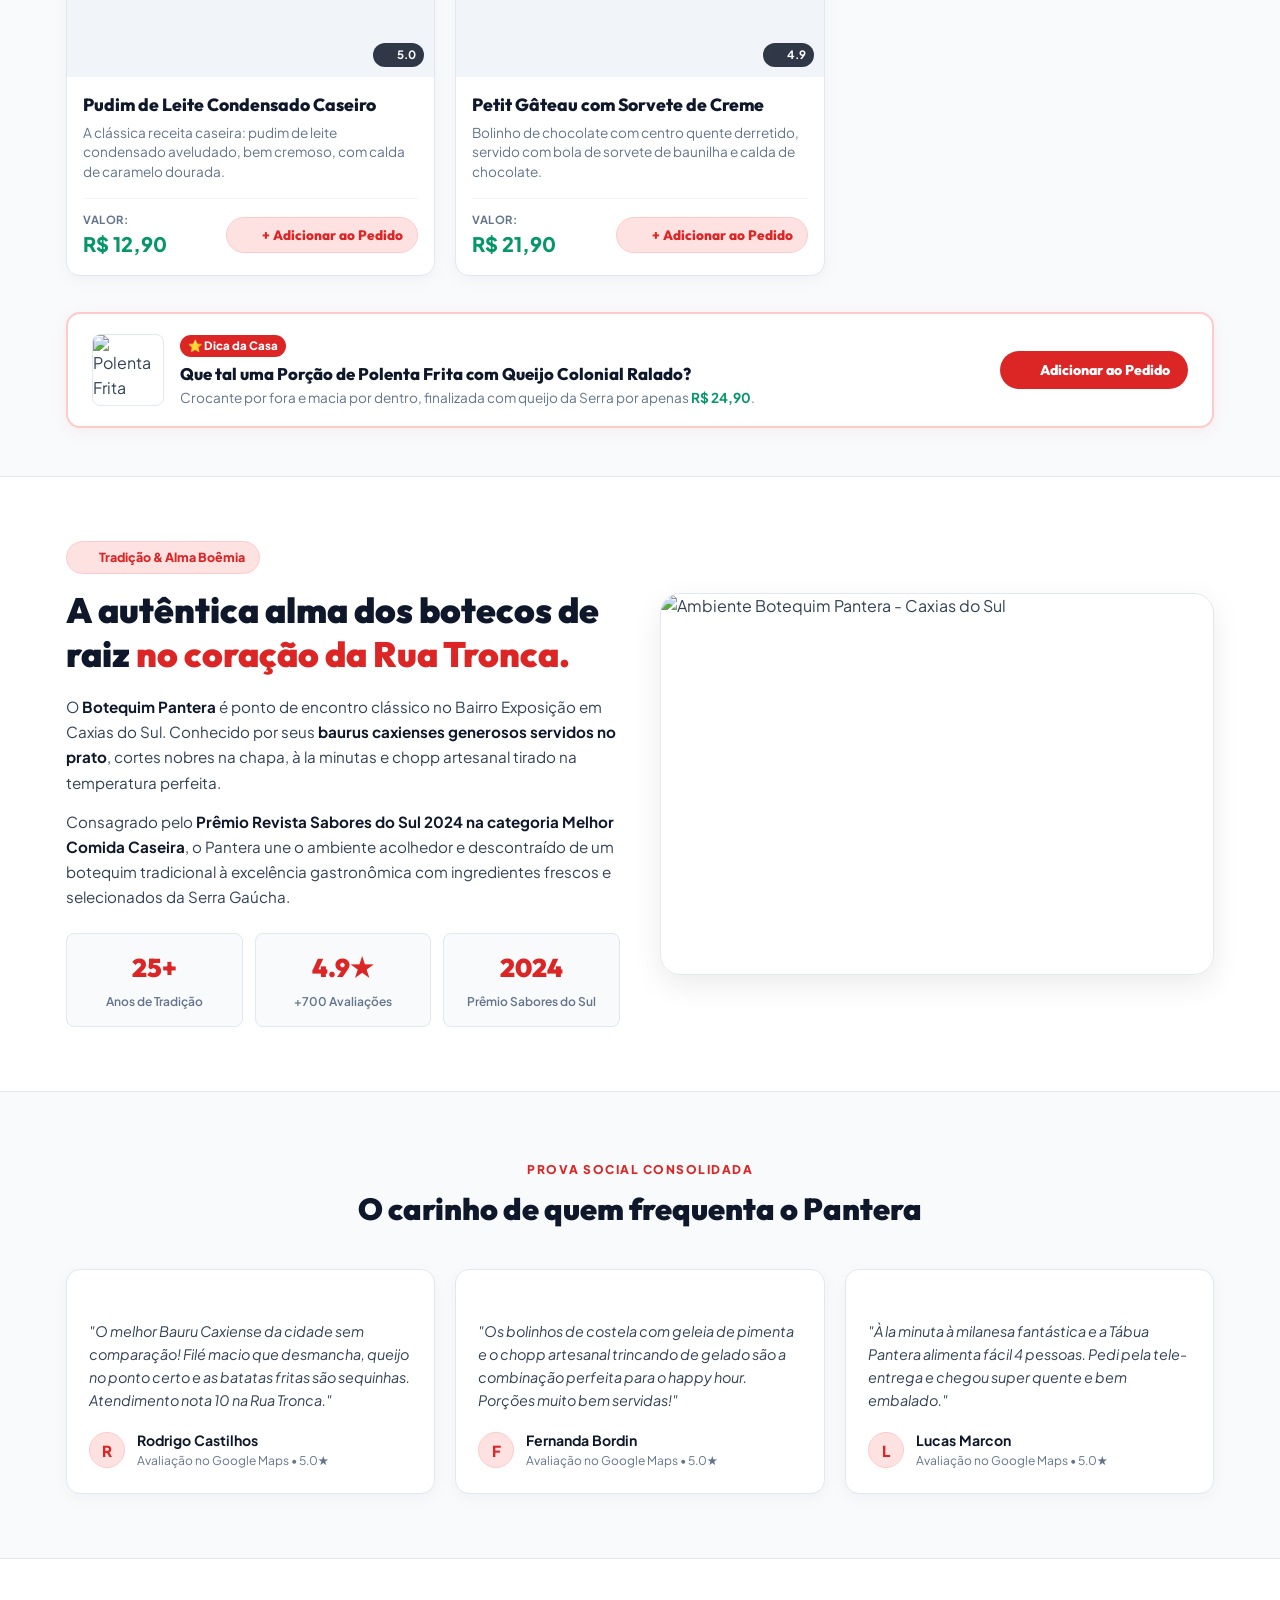
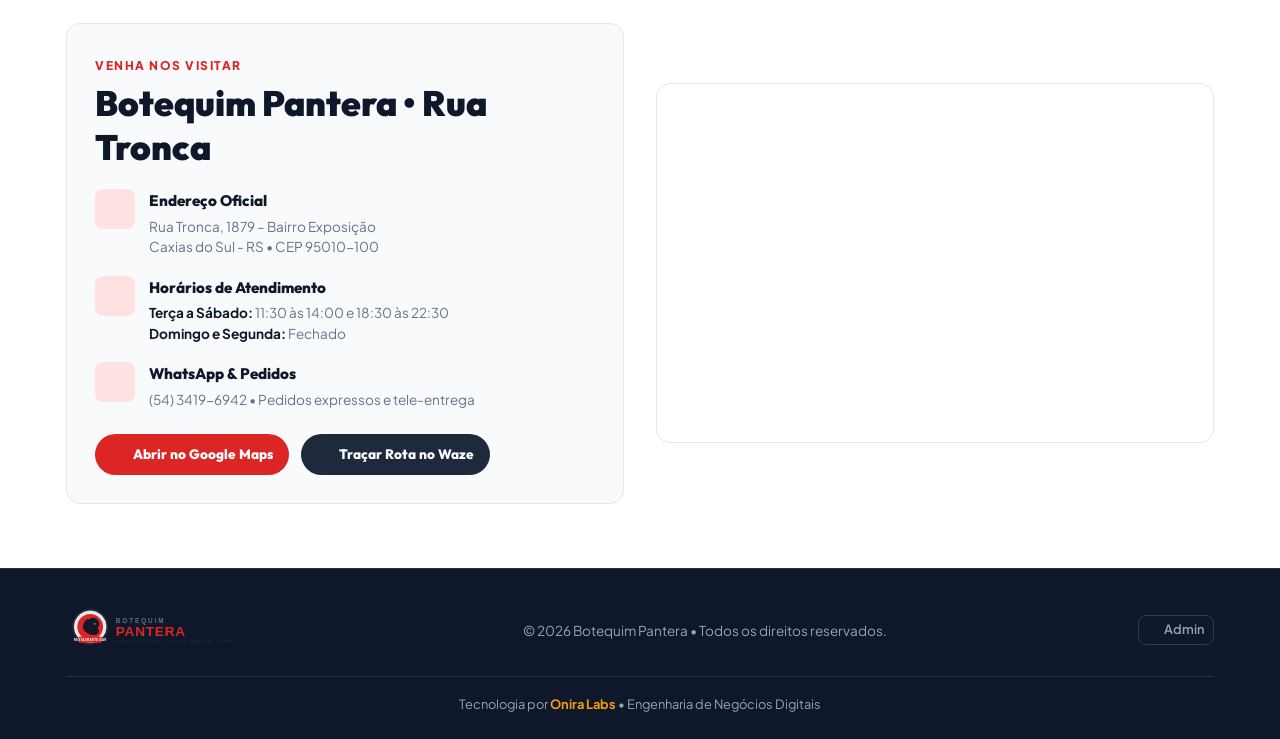
==== commit 879ee06a: "feat(botequim-pantera): alinhamento de layout fafa, ctas convidativos e esqueleto da proposta" ====
--- a/index.html
+++ b/index.html
@@ -5,7 +5,7 @@
     <meta name="viewport" content="width=device-width, initial-scale=1.0, maximum-scale=1.0, user-scalable=no">
     <title>Botequim Pantera | Bauru Caxiense Tradicional, Comida Caseira &amp; Chopp em Caxias do Sul</title>
     <meta name="description" content="🍺 Botequim Pantera — O tradicional Bauru Caxiense ao prato, à la minutas premiadas, porções generosas de boteco e chopp geladíssimo no Bairro Exposição em Caxias do Sul. Peça direto no WhatsApp!">
-    <meta name="theme-color" content="#DC2626">
+    <meta name="theme-color" content="#1F2937">
 
     <!-- Open Graph / Social -->
     <meta property="og:type" content="website">
@@ -22,12 +22,12 @@
     <script src="https://unpkg.com/lucide@latest"></script>
 
     <!-- Stylesheet -->
-    <link rel="stylesheet" href="style.css?v=20260901c">
+    <link rel="stylesheet" href="style.css?v=20260901d">
     <link rel="manifest" href="manifest.json">
 </head>
 <body>
 
-    <!-- Header Despoluído & Focado -->
+    <!-- Header Despoluído & Focado (Padrão Fafá Doces) -->
     <header class="site-header">
         <div class="container nav-container">
             <a href="index.html" class="brand-wrapper" aria-label="Página Inicial Botequim Pantera">
@@ -39,23 +39,18 @@
             <div class="nav-actions">
                 <div class="status-compact" id="header-status">
                     <span class="status-dot"></span>
-                    <span id="status-text-header">Aberto Hoje às 18h00 • Faça seu Pedido</span>
-                </div>
-
-                <!-- Botão Compre esse site (Azul Royal Elétrico de Alto Contraste - Sólido) -->
+                    <span id="status-text-header">Aberto Hoje • 11h30 às 22h30</span>
+                </div>
+
+                <!-- Botão Compre esse site (Azul Royal Elétrico de Alto Contraste) -->
                 <a href="proposta.html" class="btn-buy-site" title="Compre esse site pronto para o seu negócio">
                     <i data-lucide="zap" style="width:14px;height:14px;color:#FEF08A;fill:#FEF08A;"></i>
                     <span class="btn-buy-text">Compre este site</span>
                 </a>
 
-                <!-- Botão Lixeira no Cabeçalho (Outline) -->
-                <button type="button" class="btn-header-trash" id="btn-header-trash" onclick="window.clearCart()" title="Limpar Pedido" aria-label="Limpar Pedido">
-                    <i data-lucide="trash-2" style="width:16px;height:16px;"></i>
-                </button>
-
-                <!-- Botão Carrinho Desktop ("Pedido") / Mobile (Ícone) -->
+                <!-- Botão Carrinho Desktop ("Pedido") / Mobile (Ícone com Badge) -->
                 <button type="button" class="btn-cart-trigger" id="btn-cart-nav" onclick="window.openCart()" aria-label="Ver Carrinho de Compras">
-                    <i data-lucide="shopping-bag" style="width:18px;height:18px;"></i>
+                    <i data-lucide="shopping-bag" style="width:17px;height:17px;"></i>
                     <span class="cart-btn-label">Pedido</span>
                     <span class="cart-total-header" id="cart-total-nav">R$ 0,00</span>
                     <span class="cart-count-badge" id="cart-count">0</span>
@@ -376,21 +371,27 @@
         </div>
     </div>
 
-    <!-- Cart Drawer (Padrão Onira Master Dark Contrast) -->
+    <!-- Cart Overlay & Drawer (Padrão Fafá Doces / Onira Labs Master) -->
     <div class="cart-overlay" id="cart-overlay" onclick="window.closeCart()"></div>
     <aside class="cart-drawer" id="cart-drawer" role="dialog" aria-modal="true" aria-labelledby="cart-drawer-title">
-        <!-- Header da Gaveta -->
+        <!-- Header da Gaveta em 3 Colunas: Esquerda (Cardápio), Centro (Título), Direita (Lixeira) -->
         <div class="cart-header">
-            <button type="button" class="btn-continue-shopping" onclick="window.closeCart()">
-                <i data-lucide="arrow-left" style="width:16px;height:16px;"></i>
-                <span>Continuar Escolhendo</span>
+            <!-- Botão Cardápio à Esquerda (Modo Preenchido Branco Estático) -->
+            <button type="button" class="btn-continue-shopping" onclick="window.closeCart()" aria-label="Voltar para o Cardápio">
+                <i data-lucide="arrow-left" style="width:15px;height:15px;"></i>
+                <span>Cardápio</span>
             </button>
-            <div class="cart-header-title-box">
-                <h3 class="cart-header-title" id="cart-drawer-title">Seu Pedido</h3>
-                <button type="button" class="btn-drawer-trash" onclick="window.clearCart()" title="Limpar pedido">
-                    <i data-lucide="trash-2" style="width:16px;height:16px;"></i>
-                </button>
-            </div>
+
+            <!-- Título Centralizado -->
+            <div class="cart-header-title" id="cart-drawer-title">
+                <i data-lucide="shopping-bag" style="width:17px;height:17px;color:#10B981;"></i>
+                <span>Seu Pedido Pantera</span>
+            </div>
+
+            <!-- Botão Lixeira Circular à Direita -->
+            <button type="button" class="btn-clear-cart-circle" onclick="window.clearCart()" title="Limpar pedido" aria-label="Limpar pedido">
+                <i data-lucide="trash-2" style="width:16px;height:16px;"></i>
+            </button>
         </div>
 
         <!-- Corpo com Rolagem Unificada -->
@@ -459,11 +460,11 @@
                             <i data-lucide="qr-code" style="width:16px;height:16px;"></i>
                             <span>Pix</span>
                         </button>
-                        <button type="button" class="pay-pill" id="btn-pay-card" onclick="window.selectPayment('cartao')">
+                        <button type="button" class="pay-pill" id="btn-pay-cartao" onclick="window.selectPayment('cartao')">
                             <i data-lucide="credit-card" style="width:16px;height:16px;"></i>
                             <span>Cartão</span>
                         </button>
-                        <button type="button" class="pay-pill" id="btn-pay-cash" onclick="window.selectPayment('dinheiro')">
+                        <button type="button" class="pay-pill" id="btn-pay-dinheiro" onclick="window.selectPayment('dinheiro')">
                             <i data-lucide="banknote" style="width:16px;height:16px;"></i>
                             <span>Dinheiro</span>
                         </button>
@@ -534,7 +535,7 @@
     </div>
 
     <!-- Script Application -->
-    <script src="app.js?v=20260901c"></script>
+    <script src="app.js?v=20260901d"></script>
     <script>
         if ('serviceWorker' in navigator) {
             navigator.serviceWorker.register('sw.js').catch(err => console.log('SW falhou:', err));
--- a/style.css
+++ b/style.css
@@ -2,6 +2,7 @@
  * Botequim Pantera - Style System & Responsive Architecture
  * Bauru Caxiense Tradicional, Comida Caseira & Chopp Artesanal
  * Onira Labs - Clean Light / Hybrid Theme (Cores Oficiais: Vermelho, Carvão e Branco)
+ * Padrão Arquitetural Fafá Doces
  */
 
 :root {
@@ -29,7 +30,7 @@
     --bg-page: #F8FAFC;            /* Clean light page background */
     --bg-card: #FFFFFF;            /* White Card */
     --bg-card-hover: #FFFFFF;
-    --bg-dark-drawer: #0F172A;     /* Dark Drawer Contrast Master CLAEM style */
+    --bg-dark-drawer: #0F172A;     /* Dark Drawer Contrast Master Fafá/CLAEM style */
     --bg-dark-card: #1E293B;
     
     --text-dark: #0F172A;
@@ -97,7 +98,7 @@
 }
 
 /* ==========================================================================
-   Header & Top Bar Despoluído (Light Mode)
+   Header & Top Bar Despoluído (Padrão Fafá Doces)
    ========================================================================== */
 .site-header {
     background: rgba(255, 255, 255, 0.96);
@@ -123,6 +124,7 @@
     align-items: center;
     text-decoration: none;
     gap: 10px;
+    flex-shrink: 0;
 }
 
 .brand-logo-img {
@@ -193,28 +195,7 @@
     transform: translateY(-1px);
 }
 
-/* Botão Lixeira Header */
-.btn-header-trash {
-    display: flex;
-    align-items: center;
-    justify-content: center;
-    width: 36px;
-    height: 36px;
-    border-radius: 50%;
-    background: #F1F5F9;
-    border: 1px solid var(--border);
-    color: var(--text-muted);
-    cursor: pointer;
-    transition: all 0.2s ease;
-}
-
-.btn-header-trash:hover {
-    color: #EF4444;
-    border-color: #FECACA;
-    background: #FEE2E2;
-}
-
-/* Gatilho de Carrinho (Sólido Vermelho) */
+/* Gatilho de Carrinho (Sólido Vermelho com Badge) */
 .btn-cart-trigger {
     display: flex;
     align-items: center;
@@ -1296,7 +1277,7 @@
 }
 
 /* ==========================================================================
-   Cart Drawer (Onira Master Dark Style)
+   Cart Drawer (Padrão Fafá Doces Master)
    ========================================================================== */
 .cart-overlay {
     position: fixed;
@@ -1338,59 +1319,73 @@
     transform: translateX(0);
 }
 
+/* Header em 3 Colunas Perfeitamente Alinhadas (Fafá Standard) */
 .cart-header {
-    background: #0B0B0C;
+    flex-shrink: 0;
+    background: #0B0E14;
+    padding: 14px 16px;
     border-bottom: 1px solid rgba(255, 255, 255, 0.1);
-    padding: 14px 16px;
-    display: flex;
-    flex-direction: column;
-    gap: 10px;
-}
-
+    display: grid;
+    grid-template-columns: auto 1fr auto;
+    align-items: center;
+    gap: 8px;
+}
+
+/* Botão Cardápio em modo Preenchido Branco Estático */
 .btn-continue-shopping {
+    background: #FFFFFF !important;
+    border: none !important;
+    color: #0F172A !important; /* Texto escuro contrastante */
+    padding: 6px 14px;
+    border-radius: var(--radius-pill);
+    font-size: 0.78rem;
+    font-weight: 800;
+    cursor: pointer;
     display: inline-flex;
     align-items: center;
+    gap: 5px;
+    box-shadow: 0 2px 8px rgba(0, 0, 0, 0.25);
+    transition: transform 0.15s ease, opacity 0.15s ease;
+    white-space: nowrap;
+}
+
+.btn-continue-shopping:hover {
+    opacity: 0.92;
+    transform: translateY(-1px);
+}
+
+.cart-header-title {
+    font-family: var(--font-heading);
+    font-size: 1.05rem;
+    font-weight: 800;
+    color: #FFFFFF;
+    display: flex;
+    align-items: center;
+    justify-content: center;
+    text-align: center;
     gap: 6px;
-    background: rgba(245, 158, 11, 0.15);
-    border: 1px solid #F59E0B;
-    color: #F59E0B;
-    padding: 7px 12px;
-    border-radius: var(--radius-pill);
-    font-size: 0.78rem;
-    font-weight: 800;
-    cursor: pointer;
-    width: fit-content;
-}
-
-.cart-header-title-box {
-    display: flex;
-    align-items: center;
-    justify-content: space-between;
-}
-
-.cart-header-title {
-    font-family: var(--font-heading);
-    font-size: 1.25rem;
-    font-weight: 900;
-    color: #FFFFFF;
-}
-
-.btn-drawer-trash {
+    white-space: nowrap;
+}
+
+.btn-clear-cart-circle {
     width: 32px;
     height: 32px;
     border-radius: 50%;
-    background: rgba(255, 255, 255, 0.06);
-    border: 1px solid rgba(255, 255, 255, 0.15);
-    color: #94A3B8;
+    background: rgba(255, 255, 255, 0.08);
+    border: 1px solid rgba(255, 255, 255, 0.16);
+    color: #F8FAFC;
     display: flex;
     align-items: center;
     justify-content: center;
     cursor: pointer;
-}
-
-.btn-drawer-trash:hover {
-    color: #EF4444;
-    border-color: #EF4444;
+    transition: all 0.2s ease;
+    justify-self: end;
+}
+
+.btn-clear-cart-circle:hover {
+    background: rgba(220, 38, 38, 0.3);
+    border-color: #DC2626;
+    color: #FFFFFF;
 }
 
 .cart-body-scroll {
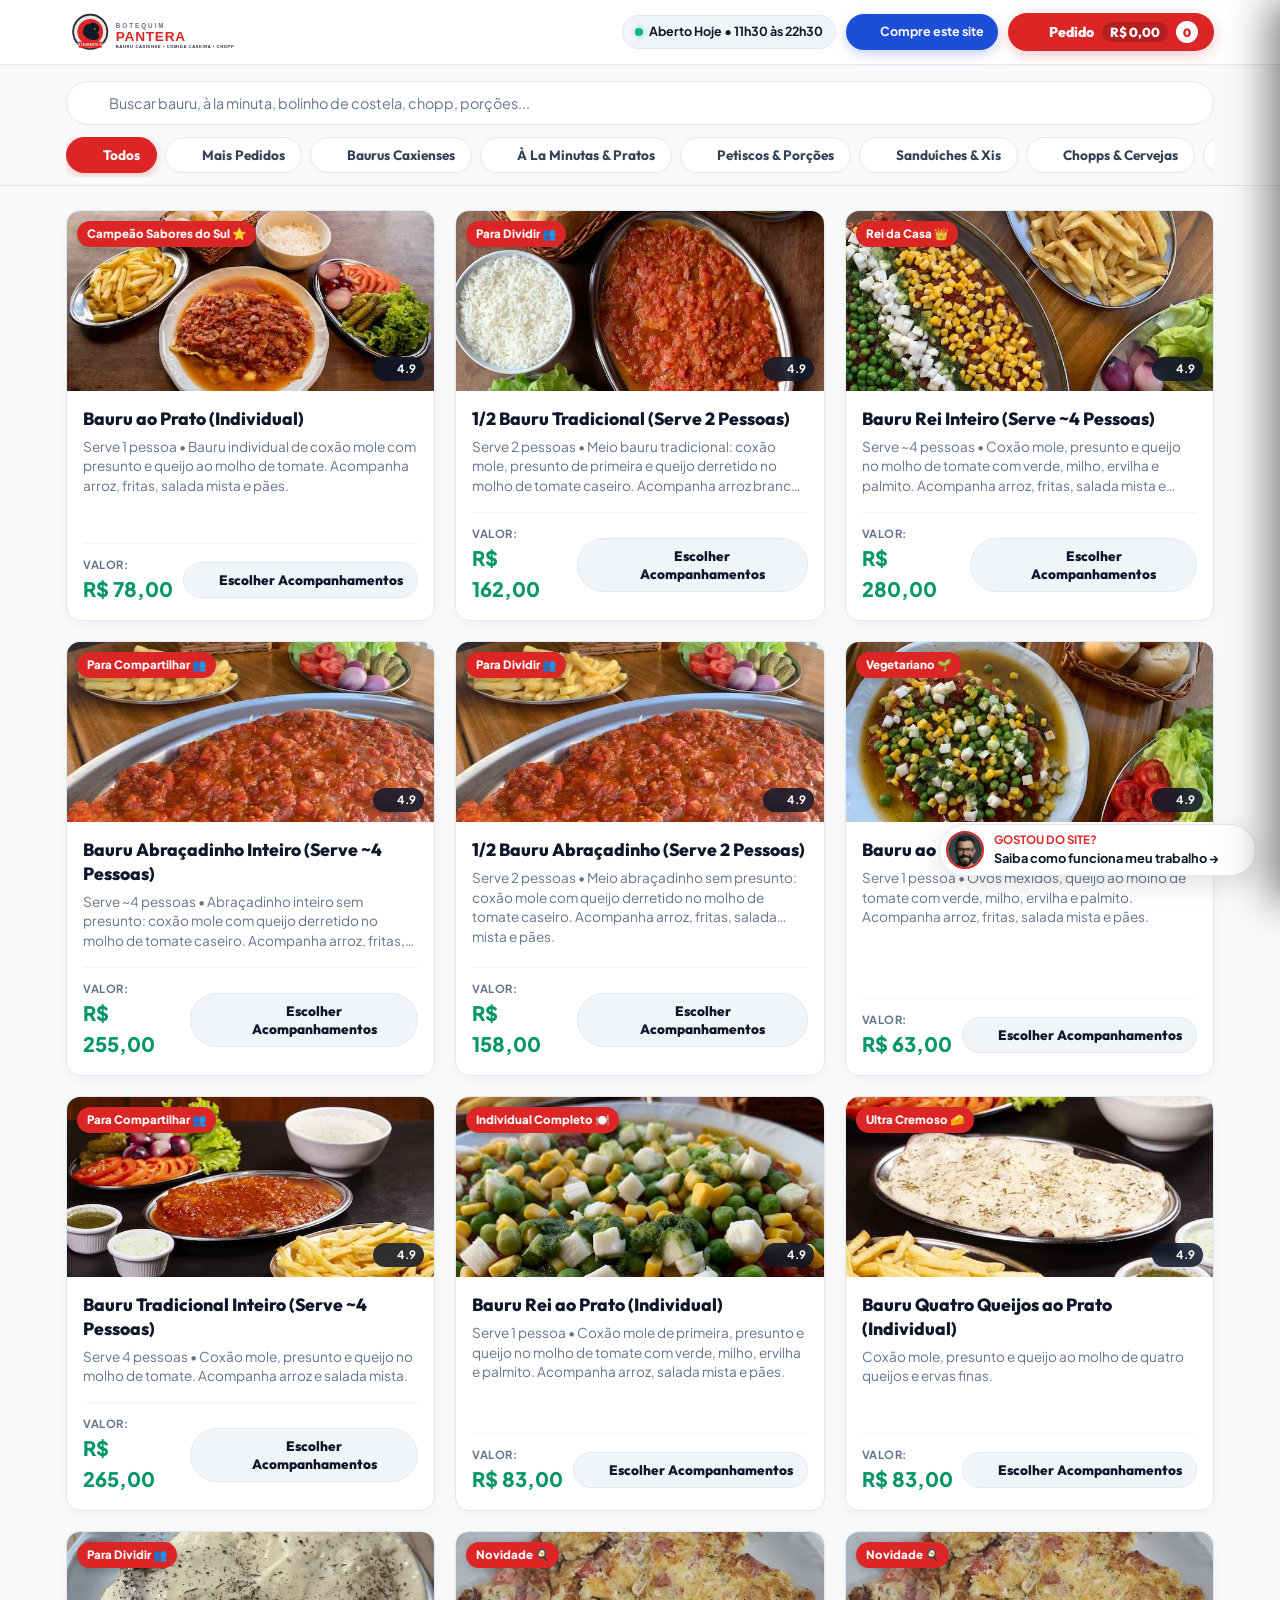
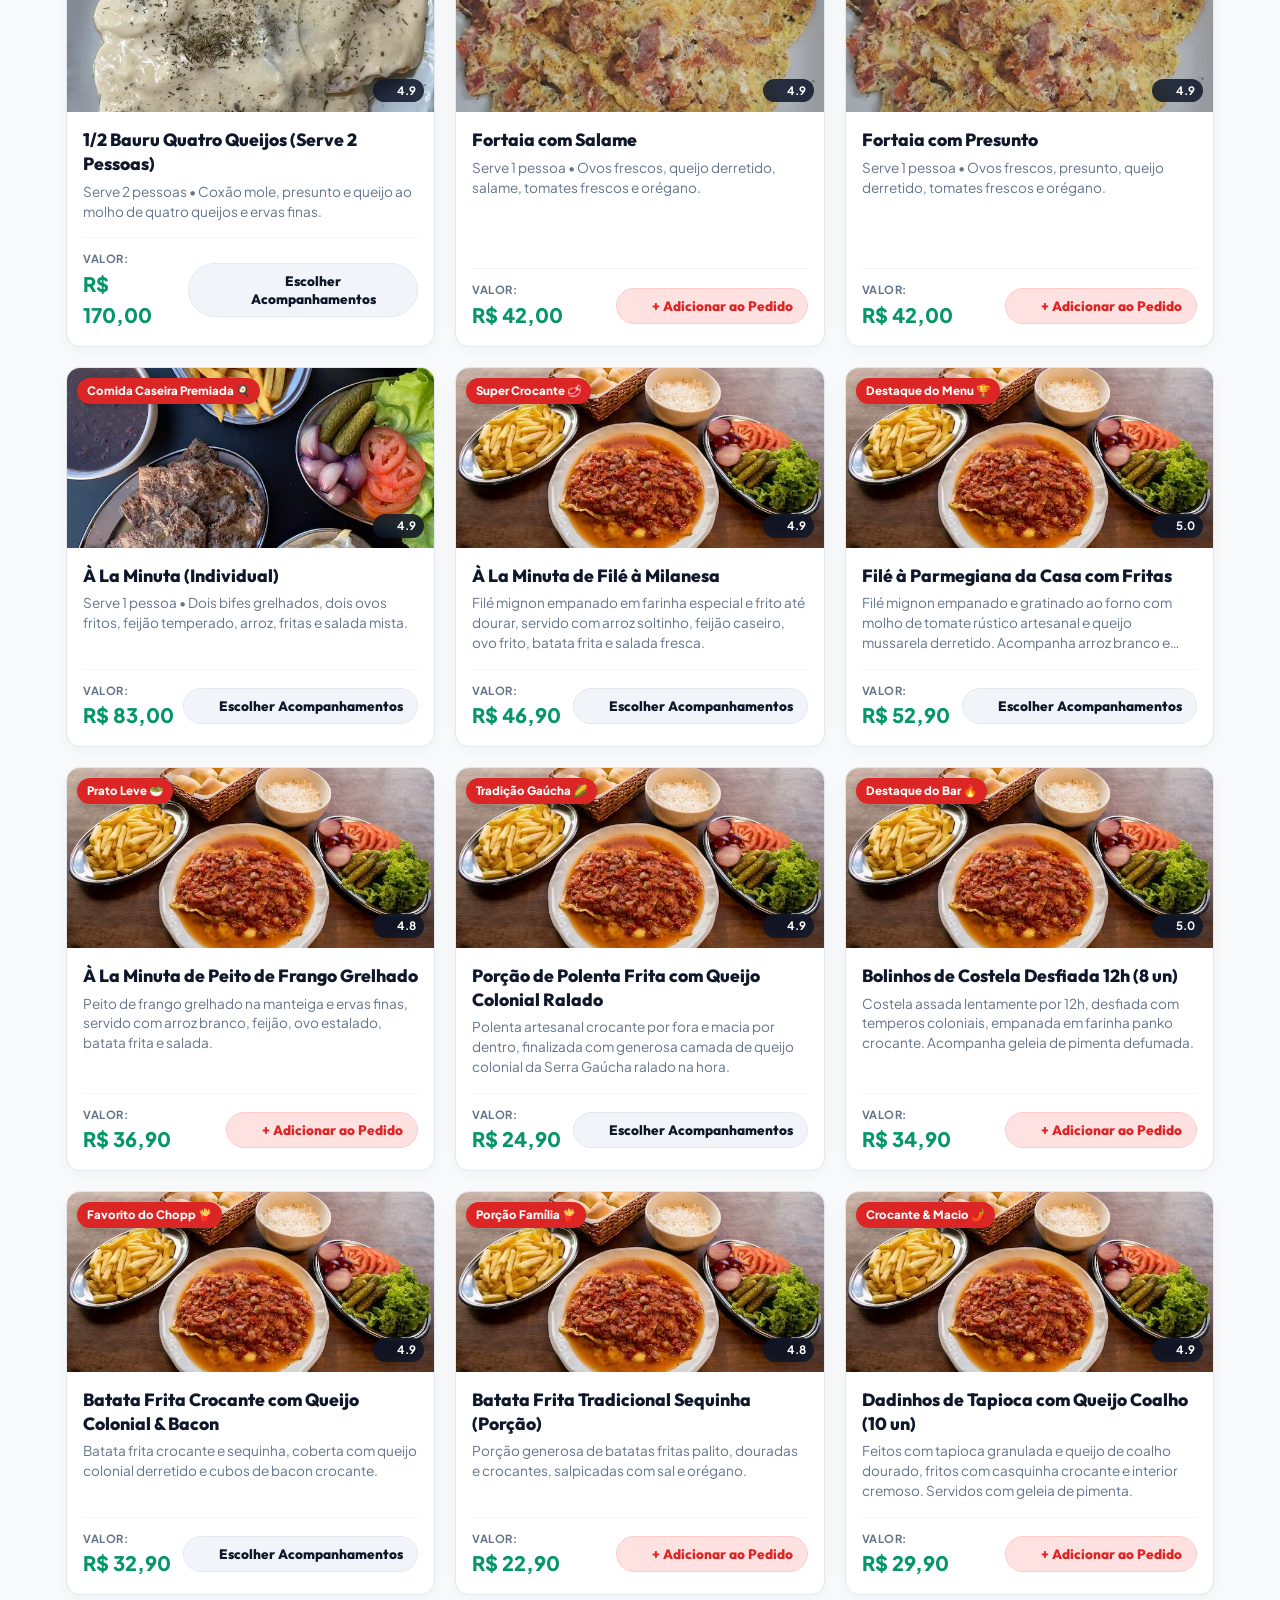
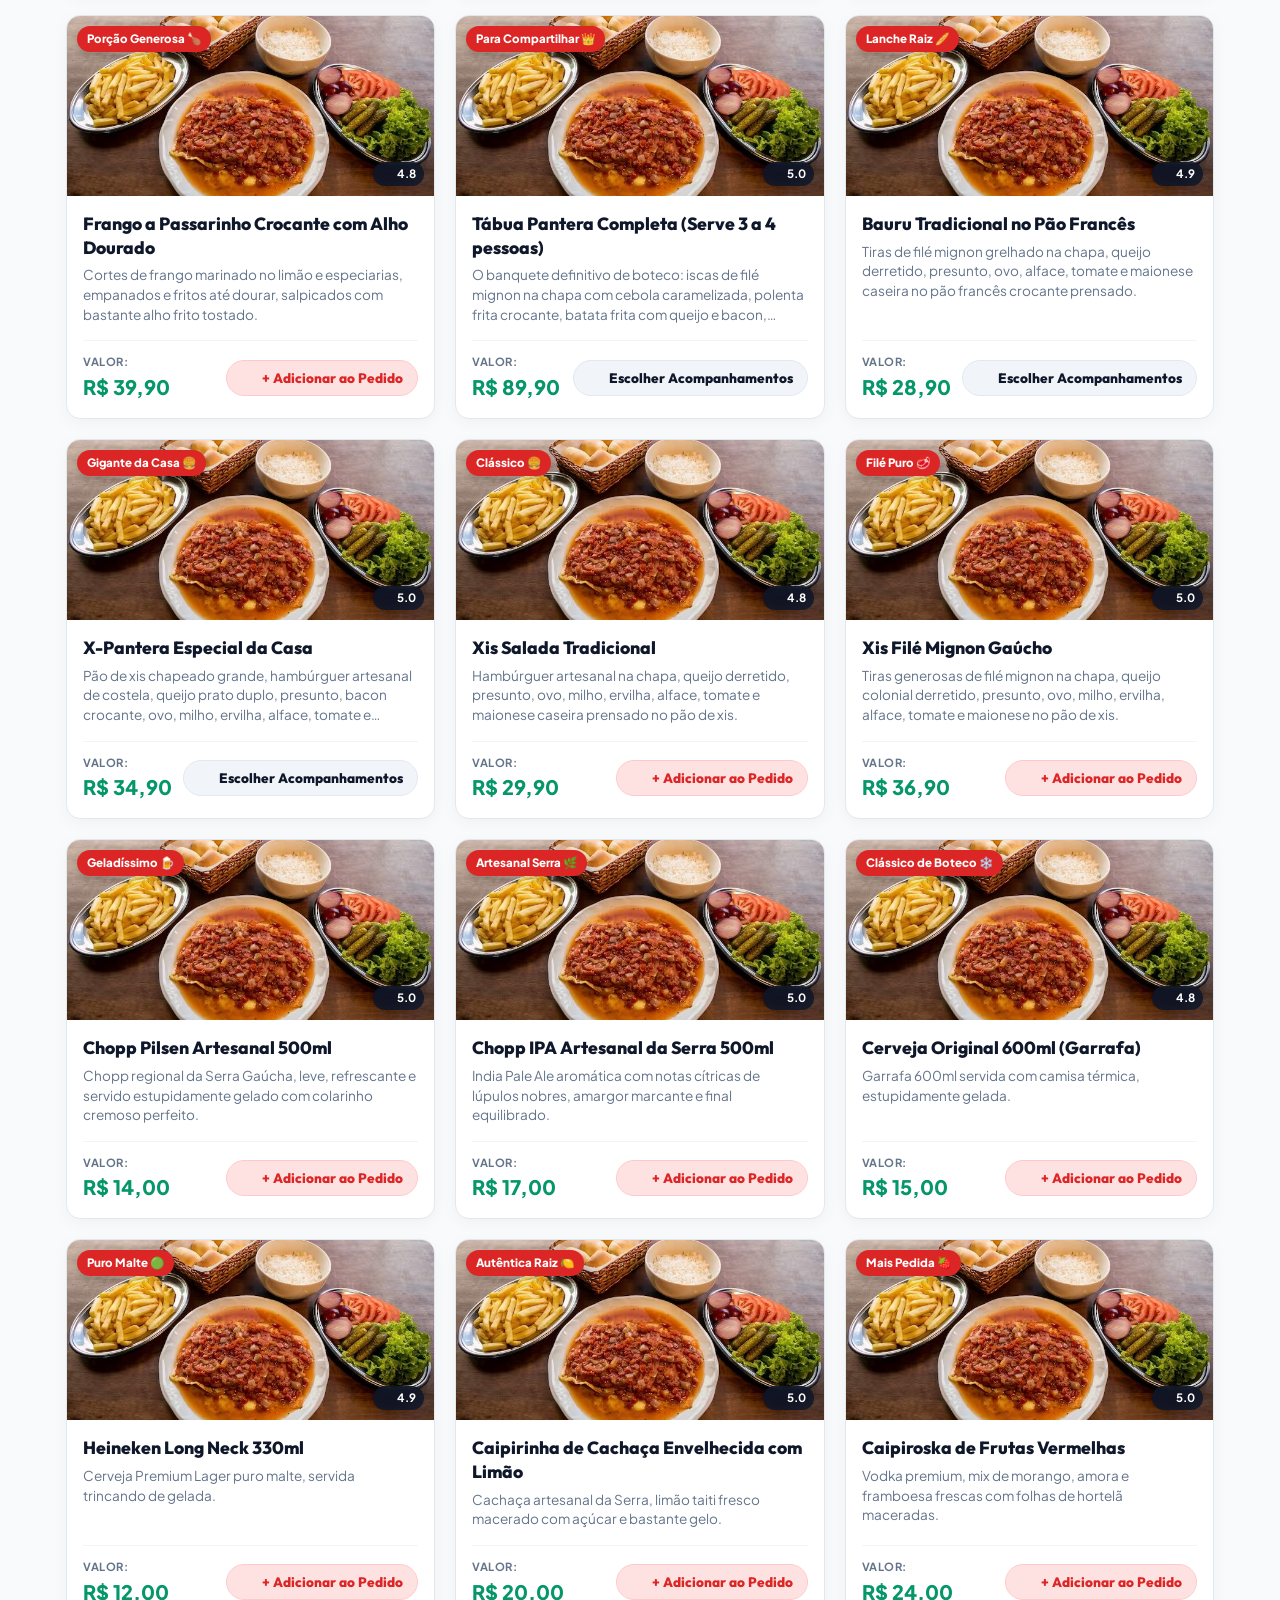
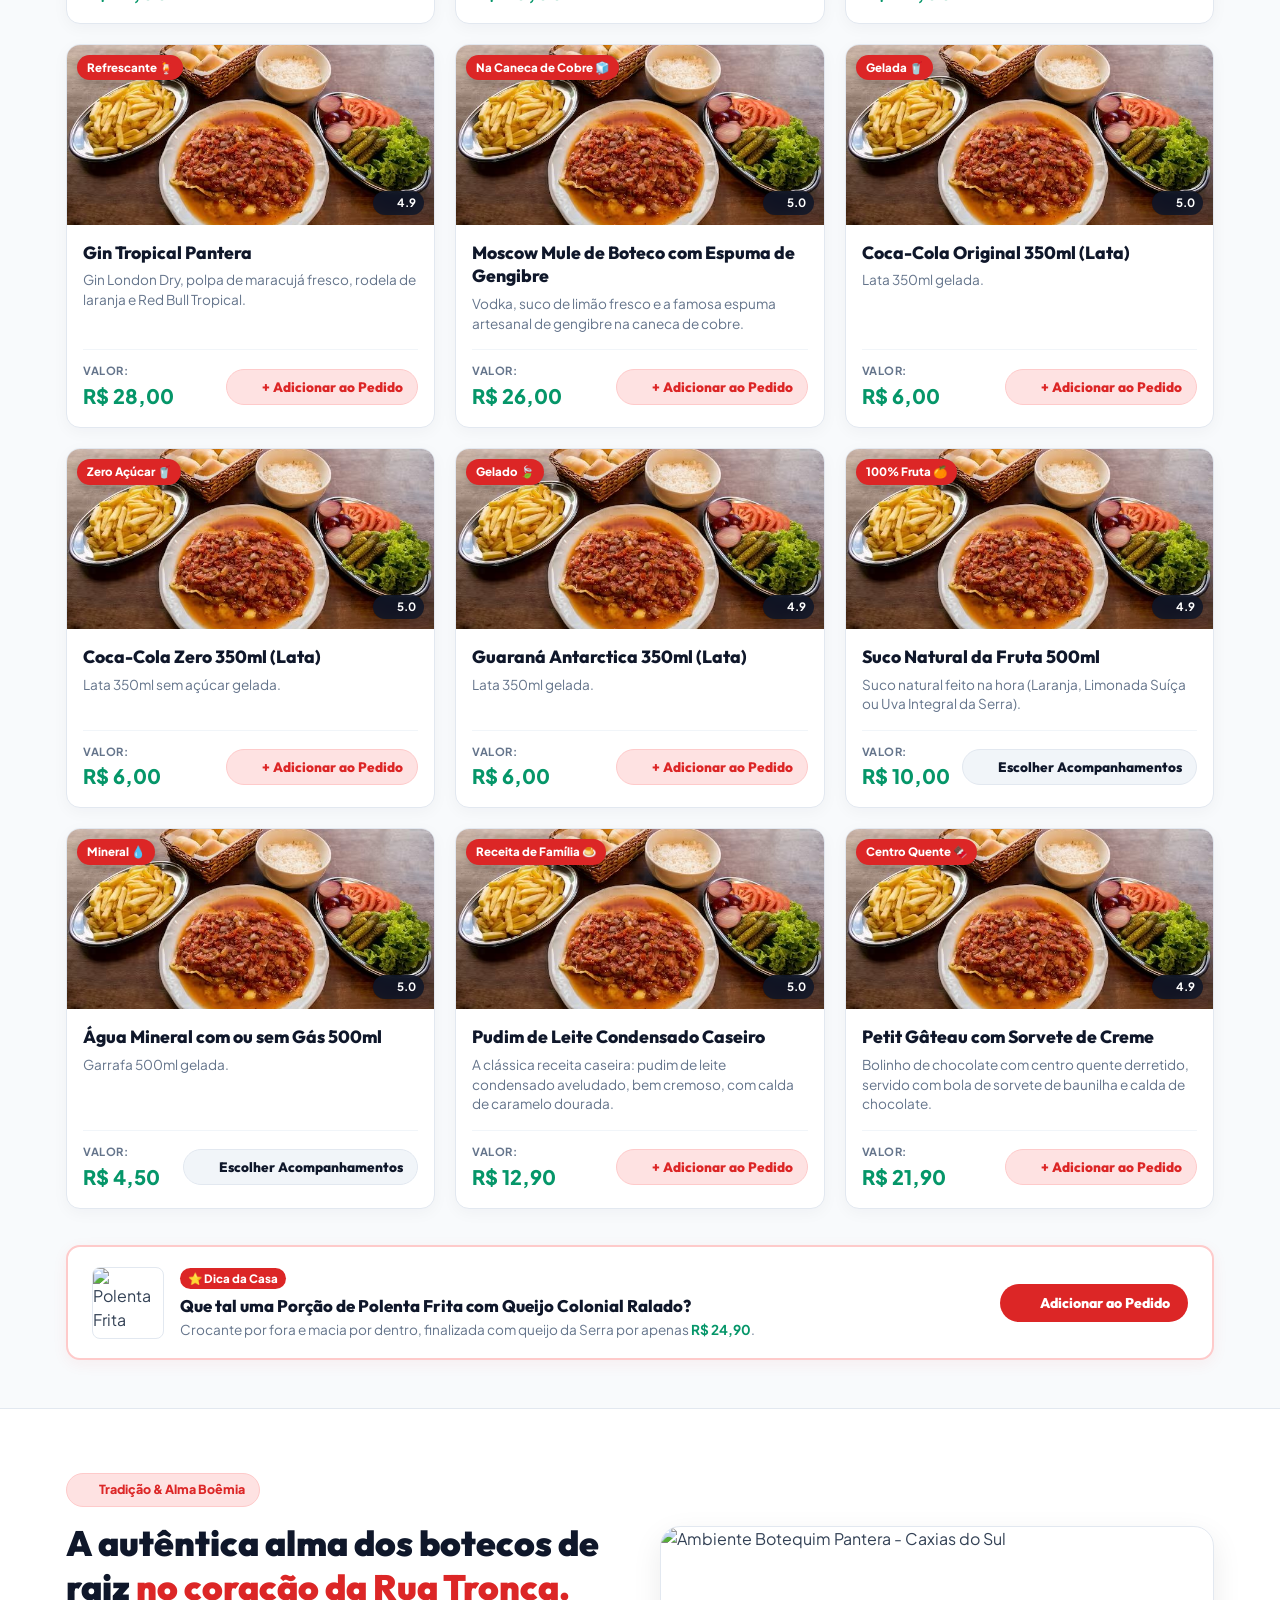
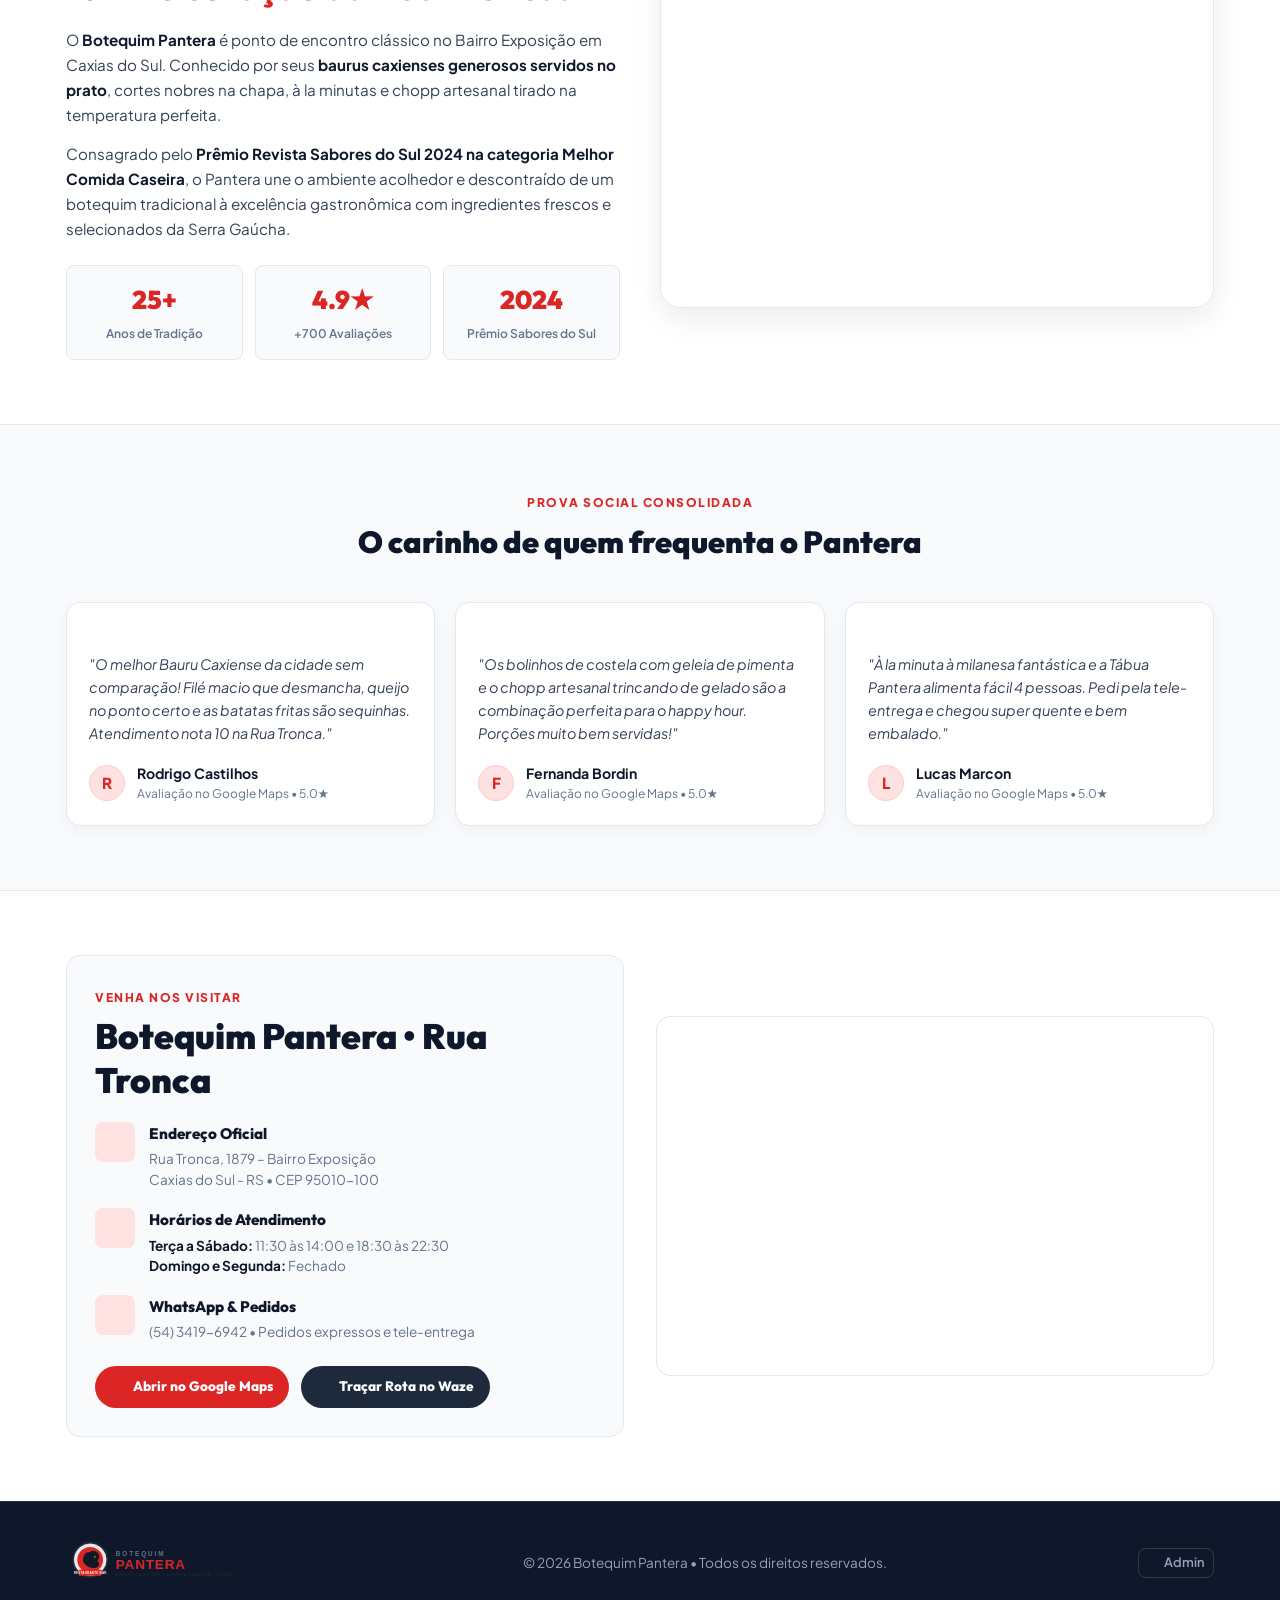
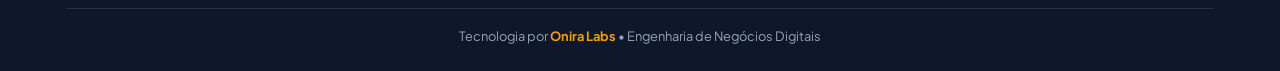
==== commit 1d3fcd7e: "feat(cardapio): fotos reais da casa e 11 itens fiéis ao iFood 12 fotos em assets/produtos. 10 Baurus" ====
--- a/index.html
+++ b/index.html
@@ -114,6 +114,10 @@
                         <i data-lucide="cake" style="width:14px;height:14px;"></i>
                         <span>Sobremesas</span>
                     </button>
+                    <button type="button" class="cat-pill" data-category="fortaias" onclick="window.filterCategory('fortaias')">
+                        <i data-lucide="egg" style="width:14px;height:14px;"></i>
+                        <span>Fortaias</span>
+                    </button>
                 </div>
             </nav>
         </div>
@@ -132,7 +136,7 @@
             <div class="upsell-container" id="upsell-container" style="margin-top: 36px;">
                 <div class="upsell-card">
                     <div class="upsell-left">
-                        <img src="https://images.unsplash.com/photo-1589301760014-d929f3979dbc?auto=format&fit=crop&w=300&q=80" alt="Polenta Frita com Queijo Colonial" class="upsell-img-thumb">
+                        <img src="https://images.unsplash.com/photo-1576107232684-1279f390859f?auto=format&fit=crop&w=300&q=80" alt="Polenta Frita com Queijo Colonial" class="upsell-img-thumb">
                         <div class="upsell-info">
                             <span class="upsell-tag">⭐ Dica da Casa</span>
                             <h2 class="upsell-title">Que tal uma Porção de Polenta Frita com Queijo Colonial Ralado?</h2>
